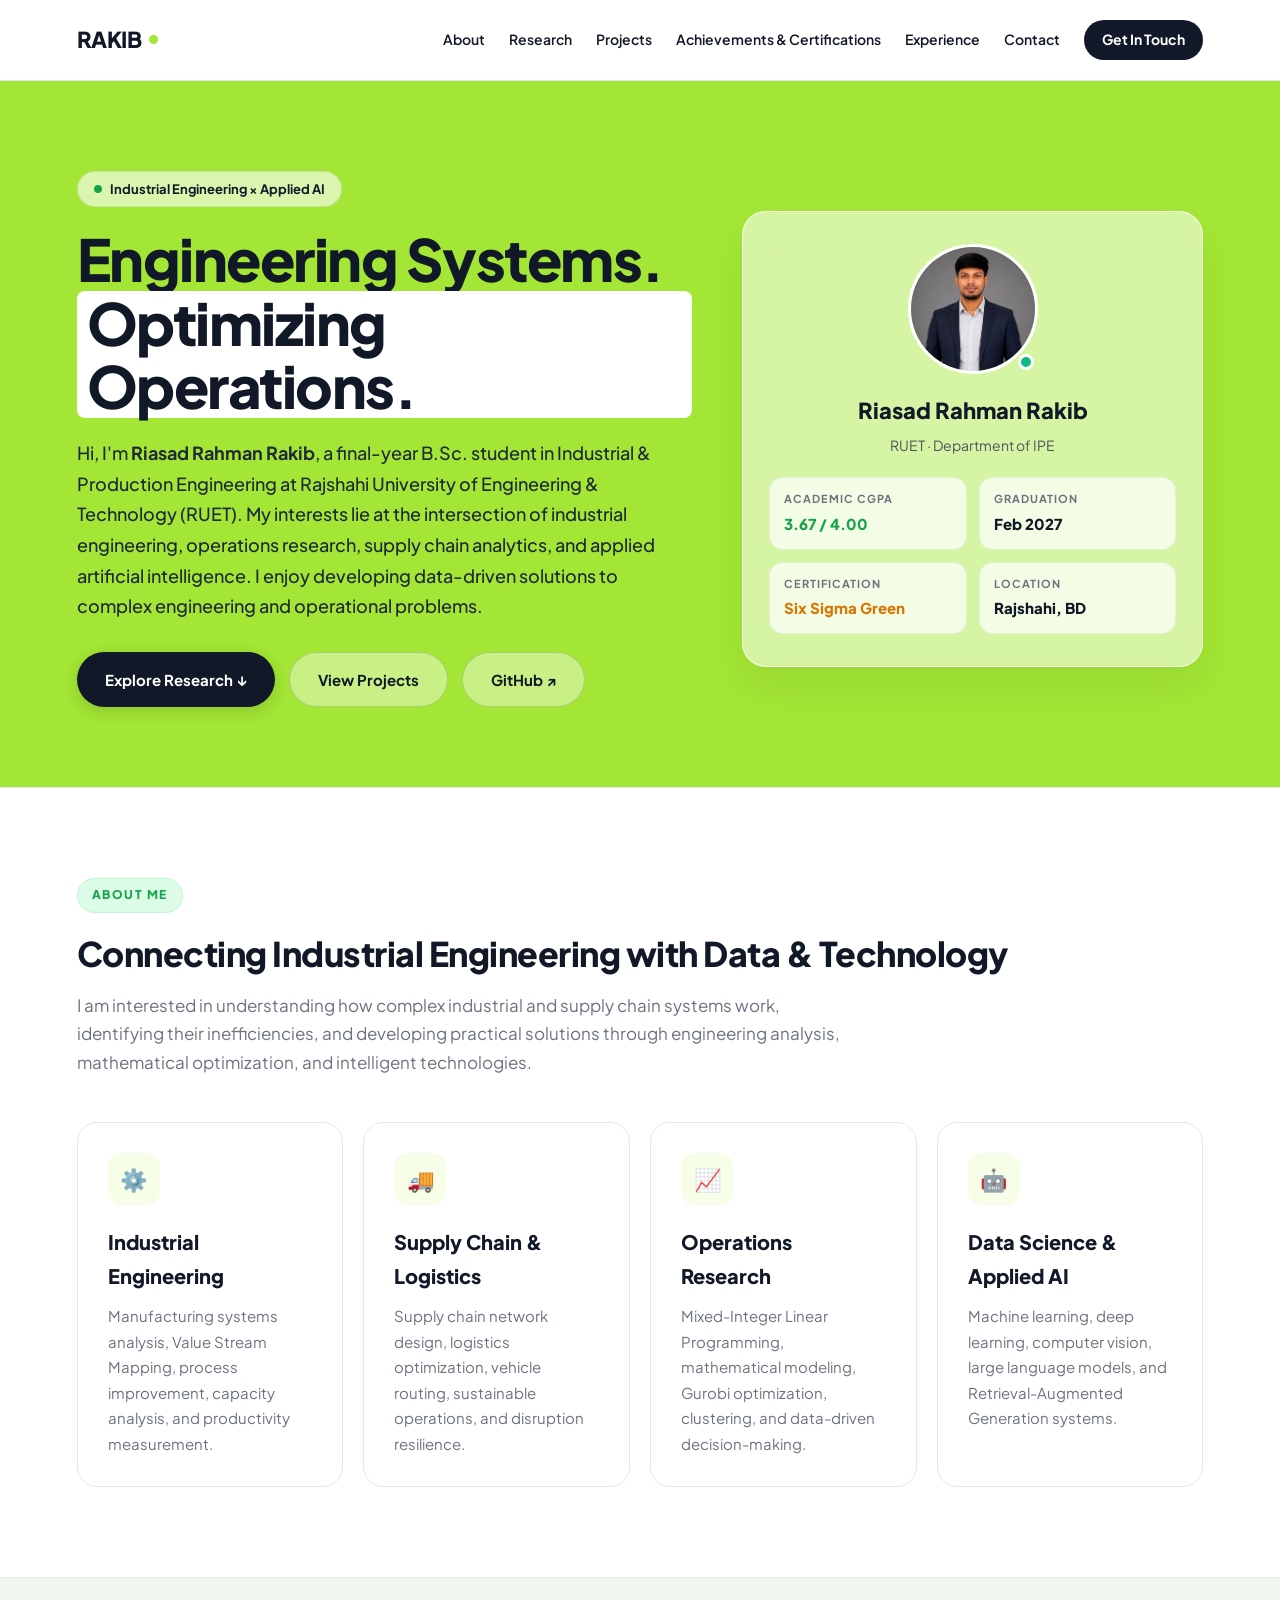
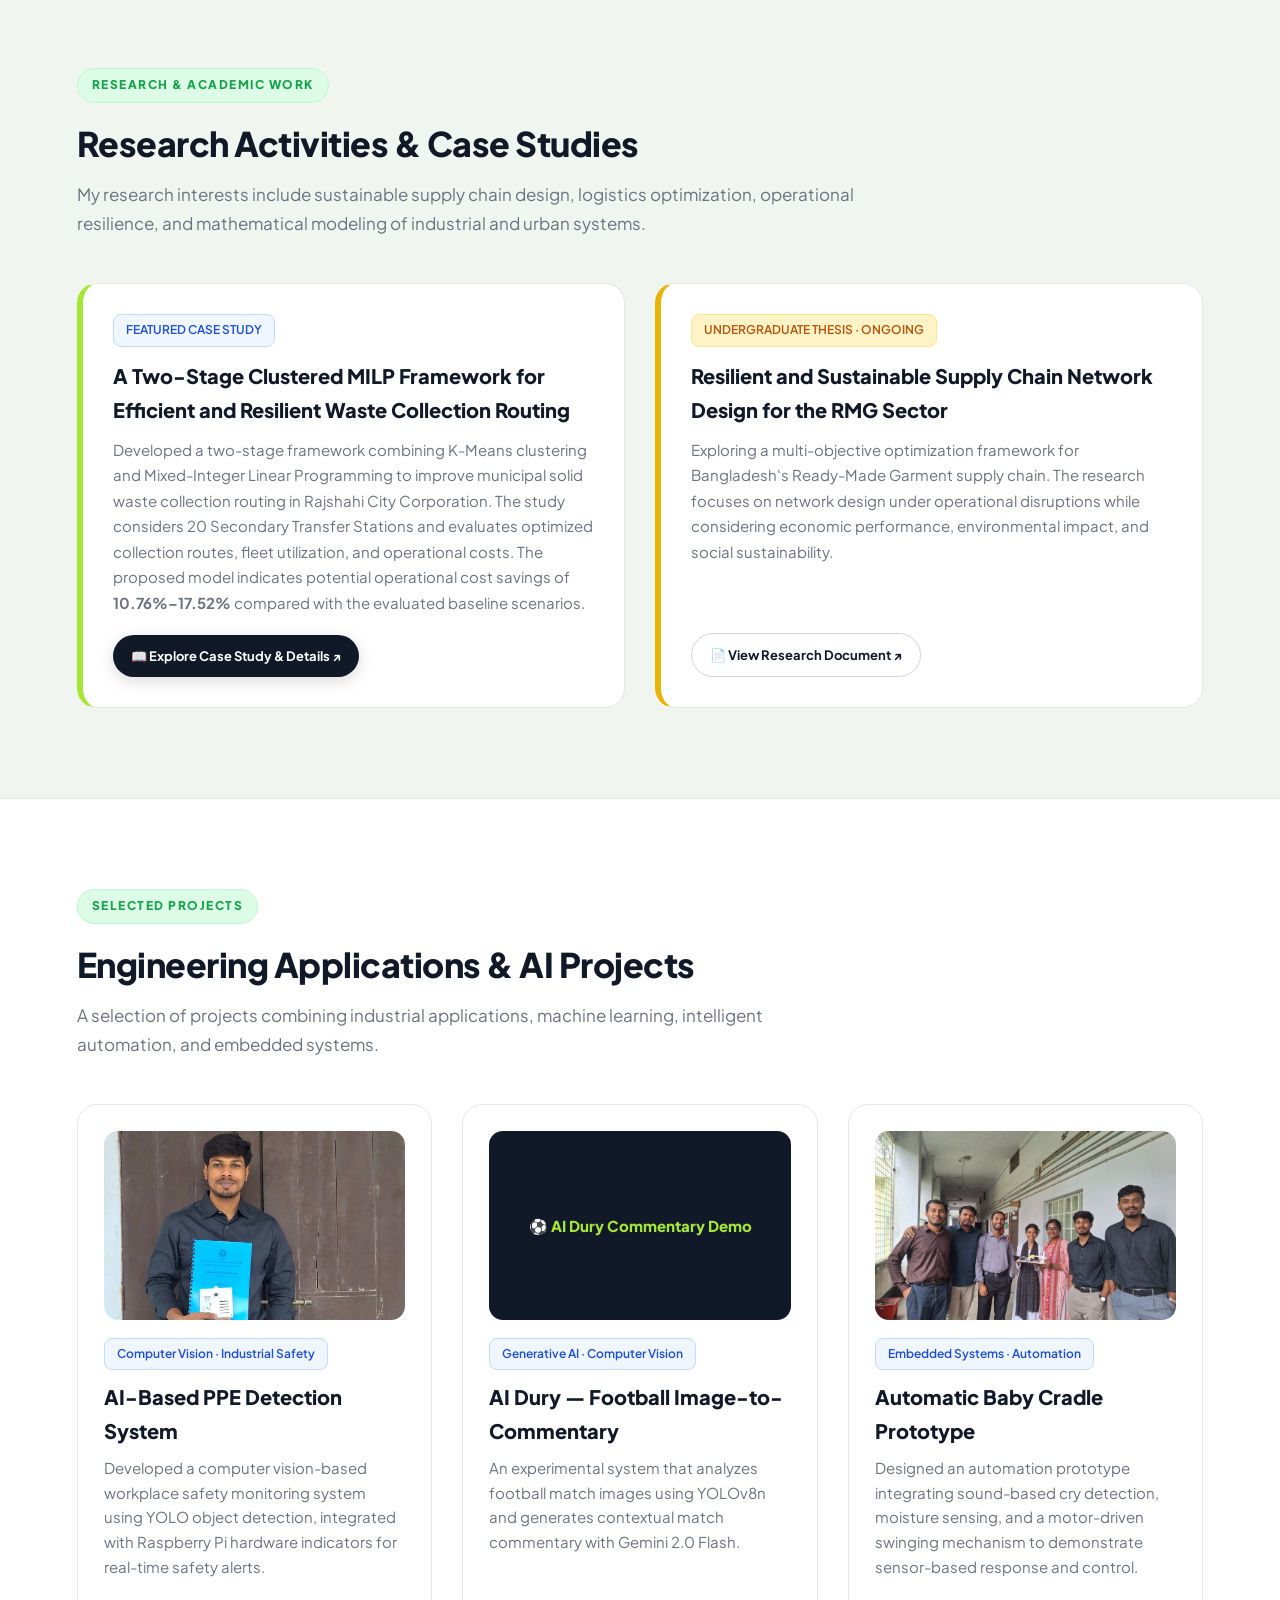
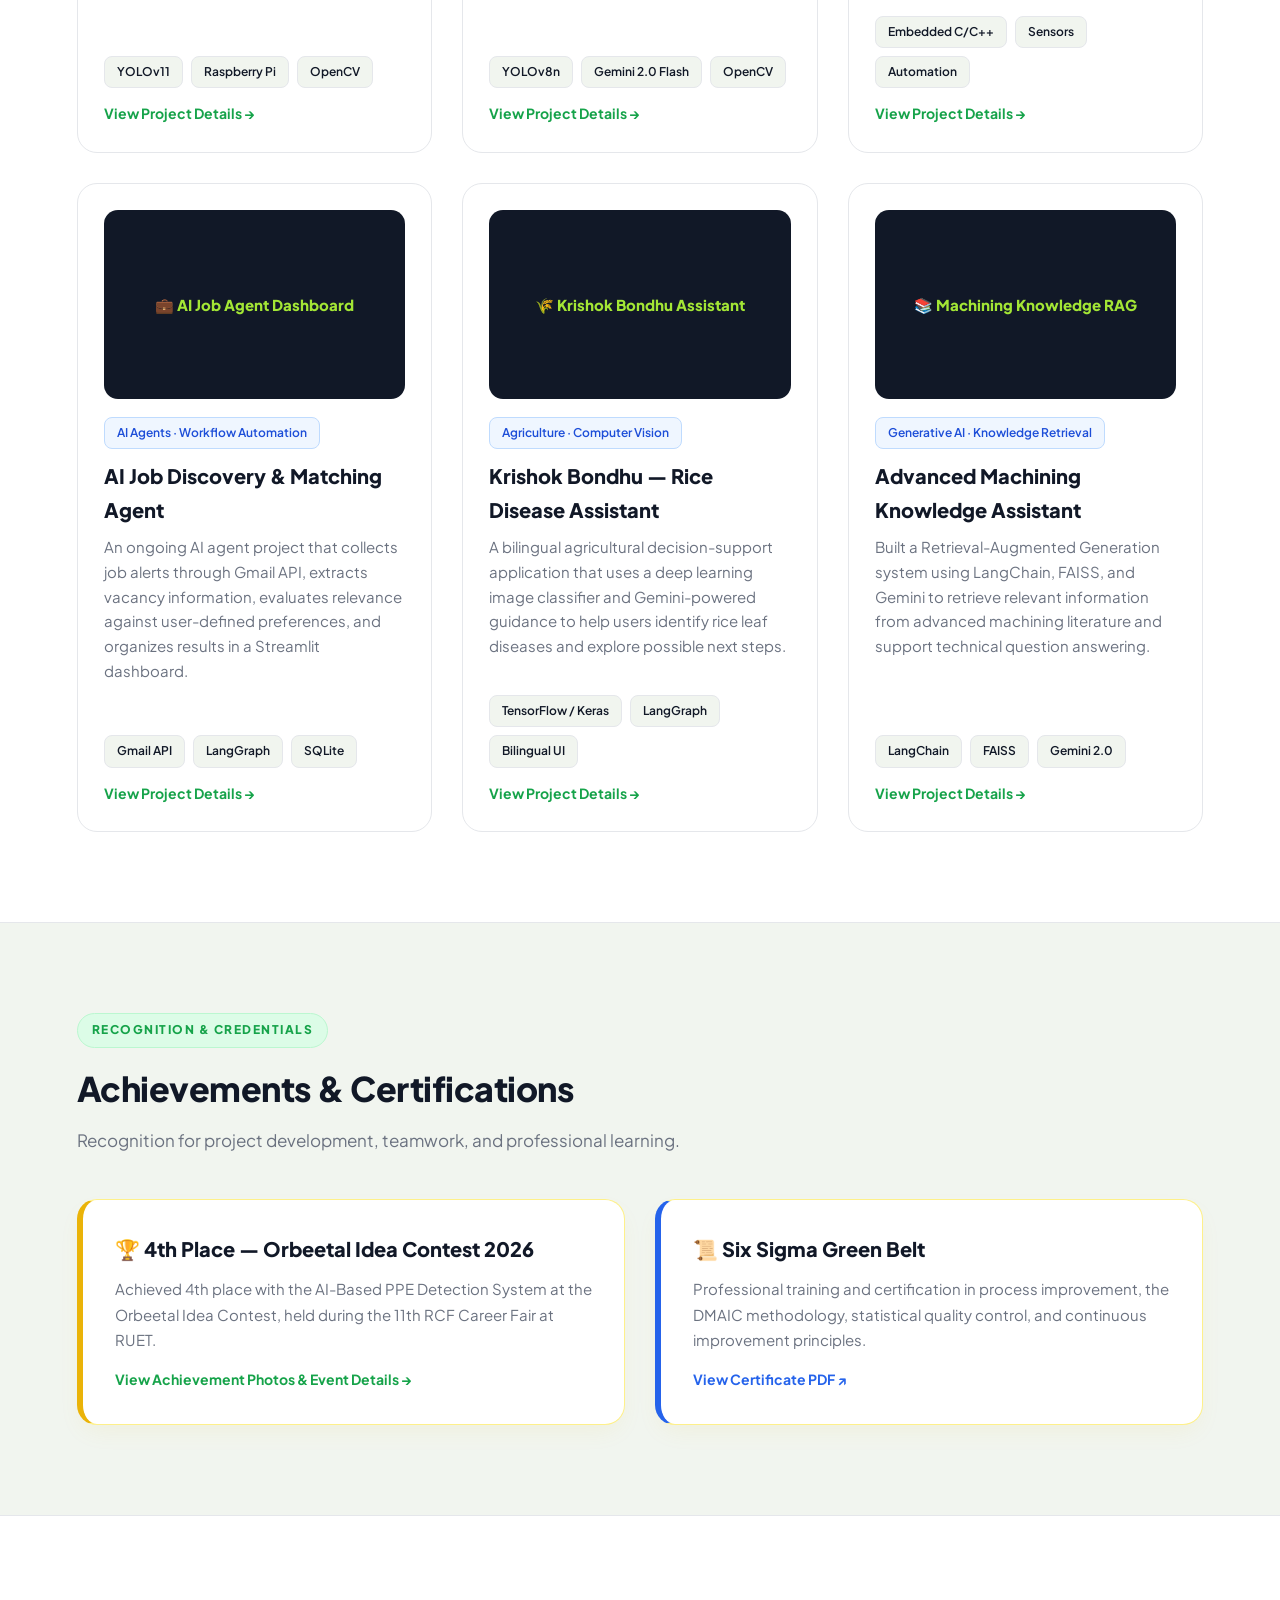
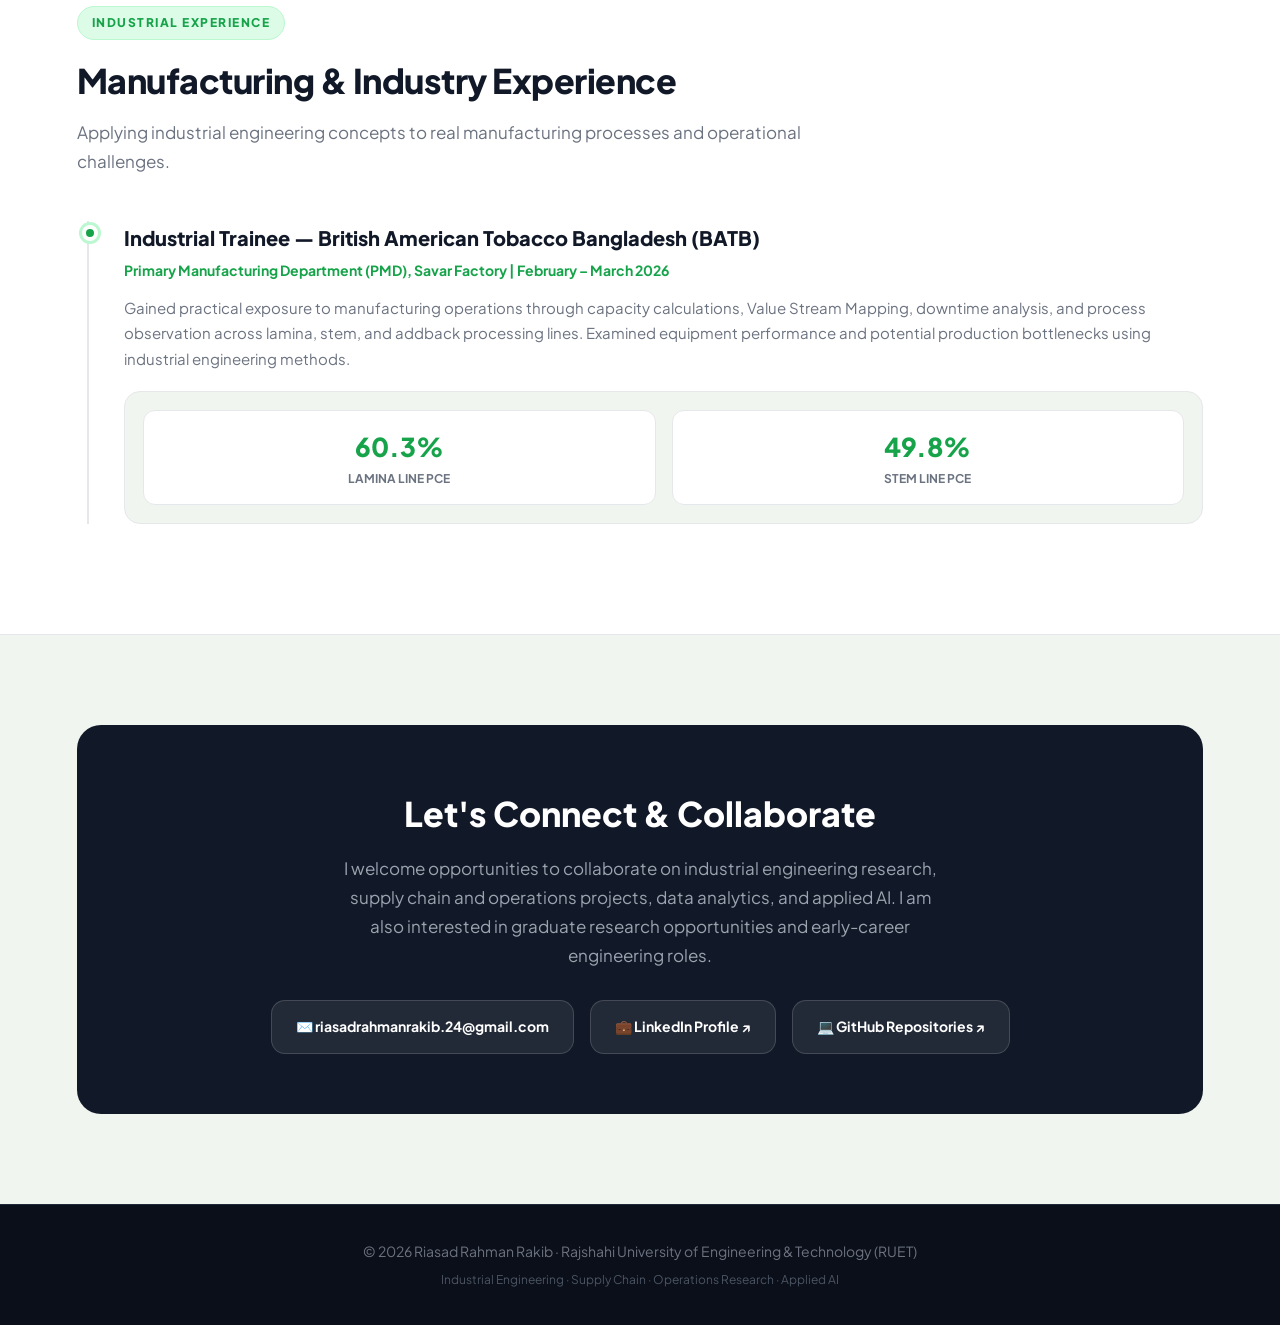
==== index.html @ eac348b4 "Initial commit" ====
<!DOCTYPE html>
<html lang="en">
<head>
    <meta charset="UTF-8">
    <meta name="viewport" content="width=device-width, initial-scale=1.0">
    <title>Riasad Rahman Rakib | Industrial Engineering &amp; Applied AI</title>
    <link rel="preconnect" href="https://fonts.googleapis.com">
    <link href="https://fonts.googleapis.com/css2?family=Plus+Jakarta+Sans:wght@400;500;600;700;800&display=swap" rel="stylesheet">
    <link rel="stylesheet" href="style.css">
</head>
<body>

<div id="rakib-portfolio">
  <!-- NAVIGATION -->
  <nav class="rp-nav">
    <a class="rp-brand" href="#rp-home">RAKIB<span class="dot"></span></a>
    <div class="rp-links">
      <a href="#rp-about">About</a>
      <a href="#rp-research">Research</a>
      <a href="#rp-projects">Projects</a>
      <a href="#rp-achievements">Achievements &amp; Certifications</a>
      <a href="#rp-experience">Experience</a>
      <a href="#rp-contact">Contact</a>
      <a class="rp-cv-btn" href="mailto:riasadrahmanrakib.24@gmail.com">Get In Touch</a>
    </div>
  </nav>

  <!-- HERO SECTION -->
  <header class="rp-hero" id="rp-home">
    <div class="rp-hero-content">
      <div class="rp-hero-badge">
        <span class="pulse-dot"></span> Industrial Engineering × Applied AI
      </div>
      <h1>Engineering Systems. <br><span>Optimizing Operations.</span></h1>
      <p class="lead">
        Hi, I'm <strong>Riasad Rahman Rakib</strong>, a final-year B.Sc. student in Industrial &amp; Production Engineering at Rajshahi University of Engineering &amp; Technology (RUET). My interests lie at the intersection of industrial engineering, operations research, supply chain analytics, and applied artificial intelligence. I enjoy developing data-driven solutions to complex engineering and operational problems.
      </p>
      <div class="rp-btn-group">
        <a class="rp-btn rp-btn-primary" style="color: #FFFFFF !important;" href="#rp-research">Explore Research ↓</a>
        <a class="rp-btn rp-btn-outline" href="#rp-projects">View Projects</a>
        <a class="rp-btn rp-btn-outline" href="https://github.com/R-Rakib" target="_blank" rel="noopener noreferrer">GitHub ↗</a>
      </div>
    </div>

    <!-- PROFILE CARD -->
    <div class="rp-profile-card">
      <div class="rp-avatar-wrapper">
        <img alt="Riasad Rahman Rakib" class="rp-avatar" src="assets/images/profile.jpeg" loading="lazy">
        <div class="rp-status-badge" title="Available for research &amp; engineering opportunities"></div>
      </div>
      <h3 style="color:#111827; font-size:22px; font-weight:800; margin-bottom:4px;">Riasad Rahman Rakib</h3>
      <p style="color:#4B5563; font-size:14px; margin-bottom:18px;">RUET · Department of IPE</p>
      <div class="rp-stats-grid">
        <div class="rp-stat-item">
          <div class="rp-stat-label">ACADEMIC CGPA</div>
          <div class="rp-stat-value" style="color:#16A34A;">3.67 / 4.00</div>
        </div>
        <div class="rp-stat-item">
          <div class="rp-stat-label">GRADUATION</div>
          <div class="rp-stat-value">Feb 2027</div>
        </div>
        <div class="rp-stat-item">
          <div class="rp-stat-label">CERTIFICATION</div>
          <div class="rp-stat-value" style="color:#D97706;">Six Sigma Green</div>
        </div>
        <div class="rp-stat-item">
          <div class="rp-stat-label">LOCATION</div>
          <div class="rp-stat-value">Rajshahi, BD</div>
        </div>
      </div>
    </div>
  </header>

  <!-- ABOUT SECTION -->
  <section class="rp-section" id="rp-about">
    <div class="rp-section-header">
      <span class="rp-section-tag">About Me</span>
      <h2 class="rp-section-title">Connecting Industrial Engineering with Data &amp; Technology</h2>
      <p class="rp-section-subtitle">
        I am interested in understanding how complex industrial and supply chain systems work, identifying their inefficiencies, and developing practical solutions through engineering analysis, mathematical optimization, and intelligent technologies.
      </p>
    </div>
    <div class="rp-grid-4">
      <div class="rp-card">
        <div class="rp-card-icon">⚙️</div>
        <h3>Industrial Engineering</h3>
        <p>Manufacturing systems analysis, Value Stream Mapping, process improvement, capacity analysis, and productivity measurement.</p>
      </div>
      <div class="rp-card">
        <div class="rp-card-icon">🚚</div>
        <h3>Supply Chain &amp; Logistics</h3>
        <p>Supply chain network design, logistics optimization, vehicle routing, sustainable operations, and disruption resilience.</p>
      </div>
      <div class="rp-card">
        <div class="rp-card-icon">📈</div>
        <h3>Operations Research</h3>
        <p>Mixed-Integer Linear Programming, mathematical modeling, Gurobi optimization, clustering, and data-driven decision-making.</p>
      </div>
      <div class="rp-card">
        <div class="rp-card-icon">🤖</div>
        <h3>Data Science &amp; Applied AI</h3>
        <p>Machine learning, deep learning, computer vision, large language models, and Retrieval-Augmented Generation systems.</p>
      </div>
    </div>
  </section>

  <!-- RESEARCH SECTION -->
  <section class="rp-section" id="rp-research" style="background:#F1F5EF;">
    <div class="rp-section-header">
      <span class="rp-section-tag">Research &amp; Academic Work</span>
      <h2 class="rp-section-title">Research Activities &amp; Case Studies</h2>
      <p class="rp-section-subtitle">
        My research interests include sustainable supply chain design, logistics optimization, operational resilience, and mathematical modeling of industrial and urban systems.
      </p>
    </div>

    <div class="rp-grid-2">
      <!-- Case Study Card -->
      <div class="rp-card" style="border-left: 6px solid #A3E635;">
        <span class="rp-chip blue" style="align-self: flex-start;">FEATURED CASE STUDY</span>
        <h3 style="margin-top:12px;">A Two-Stage Clustered MILP Framework for Efficient and Resilient Waste Collection Routing</h3>
        <p>
          Developed a two-stage framework combining K-Means clustering and Mixed-Integer Linear Programming to improve municipal solid waste collection routing in Rajshahi City Corporation. The study considers 20 Secondary Transfer Stations and evaluates optimized collection routes, fleet utilization, and operational costs. The proposed model indicates potential operational cost savings of <strong>10.76%–17.52%</strong> compared with the evaluated baseline scenarios.
        </p>
        <div class="rp-chips" style="margin-top: 20px;">
          <a class="rp-btn rp-btn-primary" style="padding: 10px 18px; font-size: 13px; color: #FFFFFF !important;" href="reserach/case study/index.html">📖 Explore Case Study &amp; Details ↗</a>
        </div>
      </div>

      <!-- Undergraduate Thesis Card -->
      <div class="rp-card" style="border-left: 6px solid #EAB308;">
        <span class="rp-chip amber" style="align-self: flex-start;">UNDERGRADUATE THESIS · ONGOING</span>
        <h3 style="margin-top:12px;">Resilient and Sustainable Supply Chain Network Design for the RMG Sector</h3>
        <p>
          Exploring a multi-objective optimization framework for Bangladesh's Ready-Made Garment supply chain. The research focuses on network design under operational disruptions while considering economic performance, environmental impact, and social sustainability.
        </p>
        <div class="rp-chips" style="margin-top: 20px;">
          <a class="rp-btn rp-btn-outline" style="padding: 10px 18px; font-size: 13px; color: #111827; border-color: #D1D5DB;" href="reserach/case study/Case Study Paper.pdf" target="_blank" rel="noopener noreferrer">📄 View Research Document ↗</a>
        </div>
      </div>
    </div>
  </section>

  <!-- PROJECTS SECTION -->
  <section class="rp-section" id="rp-projects">
    <div class="rp-section-header">
      <span class="rp-section-tag">Selected Projects</span>
      <h2 class="rp-section-title">Engineering Applications &amp; AI Projects</h2>
      <p class="rp-section-subtitle">A selection of projects combining industrial applications, machine learning, intelligent automation, and embedded systems.</p>
    </div>

    <div class="rp-grid-3">
      <!-- Project 1: PPE Detection -->
      <a class="rp-project-showcase" href="project/ai based ppe detection/index.html">
        <img alt="PPE Detection" class="rp-proj-thumb" loading="lazy" src="project/ai based ppe detection/main.jpeg">
        <span class="rp-chip blue" style="align-self: flex-start;">Computer Vision · Industrial Safety</span>
        <h3>AI-Based PPE Detection System</h3>
        <p>Developed a computer vision-based workplace safety monitoring system using YOLO object detection, integrated with Raspberry Pi hardware indicators for real-time safety alerts.</p>
        <div class="rp-chips">
          <span class="rp-chip">YOLOv11</span>
          <span class="rp-chip">Raspberry Pi</span>
          <span class="rp-chip">OpenCV</span>
        </div>
        <div class="rp-proj-link">View Project Details →</div>
      </a>

      <!-- Project 2: AI Dury -->
      <a class="rp-project-showcase" href="project/ai commnetry/index.html">
        <div class="rp-proj-placeholder">⚽ AI Dury Commentary Demo</div>
        <span class="rp-chip blue" style="align-self: flex-start;">Generative AI · Computer Vision</span>
        <h3>AI Dury — Football Image-to-Commentary</h3>
        <p>An experimental system that analyzes football match images using YOLOv8n and generates contextual match commentary with Gemini 2.0 Flash.</p>
        <div class="rp-chips">
          <span class="rp-chip">YOLOv8n</span>
          <span class="rp-chip">Gemini 2.0 Flash</span>
          <span class="rp-chip">OpenCV</span>
        </div>
        <div class="rp-proj-link">View Project Details →</div>
      </a>

      <!-- Project 3: Automatic Cradle -->
      <a class="rp-project-showcase" href="project/automatic cradle/index.html">
        <img alt="Automatic Baby Cradle" class="rp-proj-thumb" loading="lazy" src="project/automatic cradle/main.jpeg">
        <span class="rp-chip blue" style="align-self: flex-start;">Embedded Systems · Automation</span>
        <h3>Automatic Baby Cradle Prototype</h3>
        <p>Designed an automation prototype integrating sound-based cry detection, moisture sensing, and a motor-driven swinging mechanism to demonstrate sensor-based response and control.</p>
        <div class="rp-chips">
          <span class="rp-chip">Embedded C/C++</span>
          <span class="rp-chip">Sensors</span>
          <span class="rp-chip">Automation</span>
        </div>
        <div class="rp-proj-link">View Project Details →</div>
      </a>

      <!-- Project 4: Job Assistant -->
      <a class="rp-project-showcase" href="project/job assistant/index.html">
        <div class="rp-proj-placeholder">💼 AI Job Agent Dashboard</div>
        <span class="rp-chip blue" style="align-self: flex-start;">AI Agents · Workflow Automation</span>
        <h3>AI Job Discovery &amp; Matching Agent</h3>
        <p>An ongoing AI agent project that collects job alerts through Gmail API, extracts vacancy information, evaluates relevance against user-defined preferences, and organizes results in a Streamlit dashboard.</p>
        <div class="rp-chips">
          <span class="rp-chip">Gmail API</span>
          <span class="rp-chip">LangGraph</span>
          <span class="rp-chip">SQLite</span>
        </div>
        <div class="rp-proj-link">View Project Details →</div>
      </a>

      <!-- Project 5: Krishok Bondhu -->
      <a class="rp-project-showcase" href="project/krishok bondhu/index.html">
        <div class="rp-proj-placeholder">🌾 Krishok Bondhu Assistant</div>
        <span class="rp-chip blue" style="align-self: flex-start;">Agriculture · Computer Vision</span>
        <h3>Krishok Bondhu — Rice Disease Assistant</h3>
        <p>A bilingual agricultural decision-support application that uses a deep learning image classifier and Gemini-powered guidance to help users identify rice leaf diseases and explore possible next steps.</p>
        <div class="rp-chips">
          <span class="rp-chip">TensorFlow / Keras</span>
          <span class="rp-chip">LangGraph</span>
          <span class="rp-chip">Bilingual UI</span>
        </div>
        <div class="rp-proj-link">View Project Details →</div>
      </a>

      <!-- Project 6: Machining RAG -->
      <a class="rp-project-showcase" href="project/rag machining/index.html">
        <div class="rp-proj-placeholder">📚 Machining Knowledge RAG</div>
        <span class="rp-chip blue" style="align-self: flex-start;">Generative AI · Knowledge Retrieval</span>
        <h3>Advanced Machining Knowledge Assistant</h3>
        <p>Built a Retrieval-Augmented Generation system using LangChain, FAISS, and Gemini to retrieve relevant information from advanced machining literature and support technical question answering.</p>
        <div class="rp-chips">
          <span class="rp-chip">LangChain</span>
          <span class="rp-chip">FAISS</span>
          <span class="rp-chip">Gemini 2.0</span>
        </div>
        <div class="rp-proj-link">View Project Details →</div>
      </a>
    </div>
  </section>

  <!-- ACHIEVEMENTS & CERTIFICATIONS -->
  <section class="rp-section" id="rp-achievements" style="background:#F1F5EF;">
    <div class="rp-section-header">
      <span class="rp-section-tag">Recognition &amp; Credentials</span>
      <h2 class="rp-section-title">Achievements &amp; Certifications</h2>
      <p class="rp-section-subtitle">Recognition for project development, teamwork, and professional learning.</p>
    </div>

    <div class="rp-grid-2">
      <a class="rp-achievement-card" href="acheivement/index.html">
        <h3>🏆 4th Place — Orbeetal Idea Contest 2026</h3>
        <p>Achieved 4th place with the AI-Based PPE Detection System at the Orbeetal Idea Contest, held during the 11th RCF Career Fair at RUET.</p>
        <div style="margin-top: 15px; font-weight: 700; color: #16A34A; font-size: 14px;">View Achievement Photos &amp; Event Details →</div>
      </a>
      
      <a class="rp-achievement-card" href="certification/Six Sigma Green Belt/Green Belt.pdf" target="_blank" rel="noopener noreferrer" style="border-left-color: #2563EB;">
        <h3>📜 Six Sigma Green Belt</h3>
        <p>Professional training and certification in process improvement, the DMAIC methodology, statistical quality control, and continuous improvement principles.</p>
        <div style="margin-top: 15px; font-weight: 700; color: #2563EB; font-size: 14px;">View Certificate PDF ↗</div>
      </a>
    </div>
  </section>

  <!-- EXPERIENCE SECTION -->
  <section class="rp-section" id="rp-experience">
    <div class="rp-section-header">
      <span class="rp-section-tag">Industrial Experience</span>
      <h2 class="rp-section-title">Manufacturing &amp; Industry Experience</h2>
      <p class="rp-section-subtitle">Applying industrial engineering concepts to real manufacturing processes and operational challenges.</p>
    </div>
    <div class="rp-timeline">
      <div class="rp-timeline-item">
        <div class="rp-timeline-dot"></div>
        <div class="rp-timeline-role">Industrial Trainee — British American Tobacco Bangladesh (BATB)</div>
        <div class="rp-timeline-meta">Primary Manufacturing Department (PMD), Savar Factory | February – March 2026</div>
        <p style="color: var(--text-muted); font-size: 15px;">
          Gained practical exposure to manufacturing operations through capacity calculations, Value Stream Mapping, downtime analysis, and process observation across lamina, stem, and addback processing lines. Examined equipment performance and potential production bottlenecks using industrial engineering methods.
        </p>
        <div class="rp-pce-comparison">
          <div class="rp-pce-card">
            <div class="rp-pce-value">60.3%</div>
            <div style="font-size:12px; color:var(--text-muted); font-weight:700;">LAMINA LINE PCE</div>
          </div>
          <div class="rp-pce-card">
            <div class="rp-pce-value" style="color:#16A34A;">49.8%</div>
            <div style="font-size:12px; color:var(--text-muted); font-weight:700;">STEM LINE PCE</div>
          </div>
        </div>
      </div>
    </div>
  </section>

  <!-- CONTACT SECTION -->
  <section class="rp-section" id="rp-contact" style="background:#F1F5EF;">
    <div class="rp-contact-card">
      <h2>Let's Connect &amp; Collaborate</h2>
      <p>
        I welcome opportunities to collaborate on industrial engineering research, supply chain and operations projects, data analytics, and applied AI. I am also interested in graduate research opportunities and early-career engineering roles.
      </p>
      <div class="rp-contact-links">
        <a class="rp-contact-item" href="mailto:riasadrahmanrakib.24@gmail.com">✉️ riasadrahmanrakib.24@gmail.com</a>
        <a class="rp-contact-item" href="https://linkedin.com/in/riasad-rahman-rakib" target="_blank" rel="noopener noreferrer">💼 LinkedIn Profile ↗</a>
        <a class="rp-contact-item" href="https://github.com/R-Rakib" target="_blank" rel="noopener noreferrer">💻 GitHub Repositories ↗</a>
      </div>
    </div>
  </section>

  <!-- FOOTER -->
  <footer class="rp-footer">
    <p>© 2026 Riasad Rahman Rakib · Rajshahi University of Engineering &amp; Technology (RUET)</p>
    <p style="margin-top: 6px; font-size: 12px; color: #4B5563;">Industrial Engineering · Supply Chain · Operations Research · Applied AI</p>
  </footer>
</div>

</body>
</html>
---- style.css ----
:root {
  --bg-color: #F8FAF7;
  --surface-color: #FFFFFF;
  --surface-alt: #F1F5EF;
  --text-main: #111827;
  --text-muted: #6B7280;
  --accent-green: #A3E635; /* Vibrant Lime Green from reference */
  --accent-green-dark: #65A30D;
  --border-color: #E5E7EB;
  --card-shadow: 0 10px 30px -5px rgba(0, 0, 0, 0.05);
}

* { box-sizing: border-box; margin: 0; padding: 0; }
html { scroll-behavior: smooth; }

body {
  background-color: var(--bg-color);
  color: var(--text-main);
  font-family: 'Plus Jakarta Sans', -apple-system, BlinkMacSystemFont, sans-serif;
  font-size: 16px;
  line-height: 1.7;
}

#rakib-portfolio {
  max-width: 1280px;
  margin: 0 auto;
  background: var(--surface-color);
  box-shadow: 0 20px 40px rgba(0, 0, 0, 0.04);
  overflow: hidden;
}

#rakib-portfolio a { color: var(--text-main); text-decoration: none; transition: all 0.2s ease; }
#rakib-portfolio a:hover { color: var(--accent-green-dark); }

/* NAVIGATION */
.rp-nav {
  padding: 20px 6%;
  display: flex;
  justify-content: space-between;
  align-items: center;
  background: rgba(255, 255, 255, 0.9);
  backdrop-filter: blur(12px);
  border-bottom: 1px solid var(--border-color);
  position: sticky;
  top: 0;
  z-index: 1000;
}
.rp-brand {
  font-size: 22px;
  font-weight: 800;
  color: var(--text-main);
  letter-spacing: -0.5px;
  display: flex;
  align-items: center;
  gap: 8px;
}
.rp-brand span.dot {
  width: 9px;
  height: 9px;
  background: #A3E635;
  border-radius: 50%;
  display: inline-block;
}
.rp-links {
  display: flex;
  align-items: center;
  gap: 24px;
  font-size: 14px;
  font-weight: 600;
}
.rp-links a { color: var(--text-muted); }
.rp-links a:hover { color: var(--text-main); text-decoration: none; }
.rp-cv-btn {
  padding: 8px 18px;
  background: var(--text-main) !important;
  color: #FFFFFF !important;
  border-radius: 30px;
  font-weight: 700;
  transition: all 0.2s ease;
}
.rp-cv-btn:hover {
  background: #A3E635 !important;
  color: #111827 !important;
}

/* HERO SECTION (Lime Green Theme) */
.rp-hero {
  padding: 90px 6% 80px;
  background: var(--accent-green);
  color: var(--text-main);
  display: grid;
  grid-template-columns: 1.2fr 0.9fr;
  gap: 50px;
  align-items: center;
  position: relative;
  overflow: hidden;
}
.rp-hero-badge {
  display: inline-flex;
  align-items: center;
  gap: 8px;
  background: rgba(255, 255, 255, 0.6);
  border: 1px solid rgba(0, 0, 0, 0.08);
  color: var(--text-main);
  padding: 6px 16px;
  border-radius: 30px;
  font-size: 13px;
  font-weight: 700;
  margin-bottom: 20px;
}
.pulse-dot {
  width: 8px;
  height: 8px;
  background: #16A34A;
  border-radius: 50%;
  display: inline-block;
}
.rp-hero h1 {
  font-size: clamp(40px, 5vw, 58px);
  line-height: 1.1;
  margin-bottom: 20px;
  font-weight: 800;
  letter-spacing: -1.5px;
  color: var(--text-main);
}
.rp-hero h1 span {
  background: #FFFFFF;
  padding: 0 10px;
  border-radius: 8px;
  display: inline-block;
}
.rp-hero p.lead {
  color: #1F2937;
  font-size: 18px;
  line-height: 1.7;
  margin-bottom: 30px;
  font-weight: 500;
}
.rp-btn-group { display: flex; gap: 14px; flex-wrap: wrap; }
.rp-btn {
  padding: 14px 28px;
  border-radius: 30px;
  font-weight: 700;
  font-size: 15px;
  display: inline-flex;
  align-items: center;
  gap: 8px;
  cursor: pointer;
  transition: all 0.25s ease;
  text-decoration: none;
}
.rp-btn-primary {
  background: var(--text-main) !important;
  color: #FFFFFF !important;
  border: none;
  box-shadow: 0 4px 16px rgba(0, 0, 0, 0.15);
}
.rp-btn-primary:hover {
  background: #374151 !important;
  color: #FFFFFF !important;
  transform: translateY(-2px);
  text-decoration: none;
}
.rp-btn-outline {
  background: rgba(255, 255, 255, 0.4);
  color: var(--text-main);
  border: 1px solid rgba(0, 0, 0, 0.15);
}
.rp-btn-outline:hover {
  background: rgba(255, 255, 255, 0.8);
  transform: translateY(-2px);
  text-decoration: none;
  color: var(--text-main);
}

/* PROFILE CARD */
.rp-profile-card {
  background: rgba(255, 255, 255, 0.55);
  backdrop-filter: blur(16px);
  border: 1px solid rgba(255, 255, 255, 0.8);
  border-radius: 24px;
  padding: 32px 26px;
  text-align: center;
  box-shadow: 0 20px 40px rgba(0, 0, 0, 0.06);
}
.rp-avatar-wrapper {
  position: relative;
  width: 130px;
  height: 130px;
  margin: 0 auto 18px;
}
.rp-avatar {
  width: 100%;
  height: 100%;
  border-radius: 50%;
  object-fit: cover;
  border: 3px solid #FFFFFF;
}
.rp-status-badge {
  position: absolute;
  bottom: 4px; right: 4px;
  background: #10B981;
  width: 16px; height: 16px;
  border-radius: 50%;
  border: 3px solid #FFFFFF;
}
.rp-stats-grid {
  display: grid;
  grid-template-columns: repeat(2, 1fr);
  gap: 12px;
  margin-top: 20px;
  text-align: left;
}
.rp-stat-item {
  background: rgba(255, 255, 255, 0.7);
  border: 1px solid rgba(0, 0, 0, 0.05);
  padding: 12px 14px;
  border-radius: 14px;
}
.rp-stat-label { font-size: 11px; color: var(--text-muted); text-transform: uppercase; letter-spacing: 1px; font-weight: 700; }
.rp-stat-value { font-size: 15px; color: var(--text-main); font-weight: 800; margin-top: 2px; }

/* SECTIONS & CARDS */
.rp-section { padding: 90px 6%; border-top: 1px solid var(--border-color); }
.rp-section-header { margin-bottom: 45px; }
.rp-section-tag {
  color: #16A34A;
  background: #DCFCE7;
  border: 1px solid #BBF7D0;
  padding: 6px 14px;
  border-radius: 20px;
  font-size: 12px;
  font-weight: 800;
  text-transform: uppercase;
  letter-spacing: 1.5px;
  display: inline-block;
  margin-bottom: 12px;
}
.rp-section-title { font-size: 34px; color: var(--text-main); font-weight: 800; letter-spacing: -0.5px; }
.rp-section-subtitle { color: var(--text-muted); font-size: 17px; max-width: 780px; margin-top: 8px; }

.rp-grid-2 { display: grid; grid-template-columns: repeat(2, minmax(0, 1fr)); gap: 30px; }
.rp-grid-3 { display: grid; grid-template-columns: repeat(3, minmax(0, 1fr)); gap: 30px; }
.rp-grid-4 { display: grid; grid-template-columns: repeat(4, minmax(0, 1fr)); gap: 20px; }

.rp-card {
  background: var(--surface-color);
  border: 1px solid var(--border-color);
  border-radius: 20px;
  padding: 30px;
  transition: all 0.3s ease;
  position: relative;
  display: flex;
  flex-direction: column;
}
.rp-card:hover {
  transform: translateY(-5px);
  border-color: #A3E635;
  box-shadow: var(--card-shadow);
}
.rp-card-icon {
  width: 52px; height: 52px;
  background: #F7FEE7;
  color: #4D7C0F;
  border-radius: 14px;
  display: flex; align-items: center; justify-content: center;
  font-size: 22px; margin-bottom: 20px;
  font-weight: 800;
}
.rp-card h3 { font-size: 20px; color: var(--text-main); font-weight: 800; margin-bottom: 10px; }
.rp-card p { color: var(--text-muted); font-size: 15px; line-height: 1.7; flex-grow: 1; }

.rp-chips { display: flex; flex-wrap: wrap; gap: 8px; margin-top: 20px; }
.rp-chip {
  font-size: 12px;
  background: var(--surface-alt);
  color: var(--text-main);
  border: 1px solid var(--border-color);
  padding: 5px 12px;
  border-radius: 8px;
  font-weight: 600;
}
.rp-chip.blue { background: #EFF6FF; color: #1D4ED8; border-color: #BFDBFE; }
.rp-chip.amber { background: #FEF3C7; color: #B45309; border-color: #FDE68A; }

/* PROJECT SHOWCASE CARDS */
.rp-project-showcase {
  background: var(--surface-color);
  border: 1px solid var(--border-color);
  border-radius: 20px;
  padding: 26px;
  transition: all 0.3s ease;
  display: flex;
  flex-direction: column;
  cursor: pointer;
  position: relative;
  text-decoration: none;
  color: inherit;
}
.rp-project-showcase:hover {
  transform: translateY(-5px);
  box-shadow: var(--card-shadow);
  border-color: #A3E635;
}
.rp-proj-thumb {
  width: 100%;
  aspect-ratio: 16 / 10;
  object-fit: cover;
  border-radius: 14px;
  background: var(--surface-alt);
  margin-bottom: 18px;
}
.rp-proj-placeholder {
  background: #111827;
  border-radius: 14px;
  display: flex;
  align-items: center;
  justify-content: center;
  aspect-ratio: 16 / 10;
  margin-bottom: 18px;
  color: #A3E635;
  font-weight: 800;
  font-size: 15px;
}
.rp-project-showcase h3 { font-size: 20px; color: var(--text-main); font-weight: 800; margin-top: 10px; }
.rp-project-showcase p { color: var(--text-muted); font-size: 15px; line-height: 1.65; flex-grow: 1; margin-top: 8px; margin-bottom: 16px; }
.rp-proj-link { margin-top: 14px; font-weight: 700; color: #16A34A; font-size: 14px; }

/* ACHIEVEMENTS */
.rp-achievement-card {
  background: var(--surface-color);
  border: 1px solid #FEF08A;
  border-left: 6px solid #EAB308;
  border-radius: 20px;
  padding: 32px;
  box-shadow: 0 10px 25px -5px rgba(234, 179, 8, 0.08);
  transition: all 0.3s ease;
  display: block;
  text-decoration: none;
  color: inherit;
}
.rp-achievement-card:hover {
  transform: translateY(-4px);
  box-shadow: 0 15px 30px rgba(234, 179, 8, 0.15);
}
.rp-achievement-card h3 { font-size: 20px; color: var(--text-main); font-weight: 800; margin-bottom: 10px; }
.rp-achievement-card p { color: var(--text-muted); font-size: 15px; margin: 0; line-height: 1.7; }

/* EXPERIENCE TIMELINE */
.rp-timeline {
  border-left: 2px solid var(--border-color);
  padding-left: 35px;
  margin-left: 10px;
}
.rp-timeline-item { position: relative; margin-bottom: 45px; }
.rp-timeline-item:last-child { margin-bottom: 0; }
.rp-timeline-dot {
  position: absolute;
  left: -42px; top: 4px;
  width: 16px; height: 16px;
  border-radius: 50%;
  background: #16A34A;
  border: 4px solid var(--surface-color);
  box-shadow: 0 0 0 3px #BBF7D0;
}
.rp-timeline-role { font-size: 20px; color: var(--text-main); font-weight: 800; }
.rp-timeline-meta { font-size: 14px; color: #16A34A; font-weight: 700; margin: 4px 0 12px; }
.rp-pce-comparison {
  display: grid;
  grid-template-columns: repeat(2, 1fr);
  gap: 16px;
  margin: 20px 0;
  background: var(--surface-alt);
  padding: 18px;
  border-radius: 16px;
  border: 1px solid var(--border-color);
}
.rp-pce-card { text-align: center; padding: 14px; background: var(--surface-color); border-radius: 12px; border: 1px solid var(--border-color); }
.rp-pce-value { font-size: 26px; font-weight: 800; color: #16A34A; }

/* CONTACT & FOOTER */
.rp-contact-card {
  background: #111827;
  color: #FFFFFF;
  border-radius: 24px;
  padding: 60px 6%;
  text-align: center;
}
.rp-contact-card h2 { color: #FFFFFF; font-size: 34px; font-weight: 800; margin-bottom: 12px; }
.rp-contact-card p { color: #9CA3AF; font-size: 17px; max-width: 600px; margin: 0 auto 30px; }
.rp-contact-links {
  display: flex;
  justify-content: center;
  flex-wrap: wrap;
  gap: 16px;
  margin-top: 25px;
}
.rp-contact-item {
  display: flex;
  align-items: center;
  gap: 10px;
  background: rgba(255, 255, 255, 0.08);
  border: 1px solid rgba(255, 255, 255, 0.15);
  padding: 14px 24px;
  border-radius: 14px;
  color: #FFFFFF !important;
  font-weight: 700;
  font-size: 14px;
}
.rp-contact-item:hover {
  background: #A3E635;
  color: #111827 !important;
  border-color: #A3E635;
  text-decoration: none;
}
.rp-footer {
  padding: 35px 6%;
  text-align: center;
  background: #0B0F19;
  color: #6B7280;
  font-size: 14px;
  border-top: 1px solid #1F2937;
}

/* STANDARDIZED MEDIA STYLING */
.rp-standard-img {
  width: 100%;
  max-width: 720px;
  height: 380px;
  object-fit: cover;
  border-radius: 16px;
  border: 1px solid var(--border-color);
  display: block;
  margin: 0 auto 20px auto;
  box-shadow: 0 4px 12px rgba(0, 0, 0, 0.05);
}

.rp-standard-video {
  width: 100%;
  max-width: 720px;
  height: 400px;
  object-fit: cover;
  border-radius: 16px;
  border: 1px solid var(--border-color);
  display: block;
  margin: 0 auto 20px auto;
  background-color: #000000;
  box-shadow: 0 4px 12px rgba(0, 0, 0, 0.05);
}

.rp-gallery-grid {
  display: grid;
  grid-template-columns: repeat(2, minmax(0, 1fr));
  gap: 20px;
  margin-bottom: 20px;
}

.rp-gallery-img {
  width: 100%;
  height: 280px;
  object-fit: cover;
  border-radius: 16px;
  border: 1px solid var(--border-color);
  box-shadow: 0 4px 12px rgba(0, 0, 0, 0.05);
}

@media (max-width: 992px) {
  .rp-hero { grid-template-columns: 1fr; gap: 40px; text-align: center; }
  .rp-btn-group { justify-content: center; }
  .rp-grid-2, .rp-grid-3, .rp-grid-4 { grid-template-columns: 1fr; }
}

@media (max-width: 768px) {
  .rp-nav { flex-direction: column; gap: 15px; }
  .rp-links { flex-wrap: wrap; justify-content: center; gap: 14px; }
  .rp-pce-comparison { grid-template-columns: 1fr; }
  .rp-gallery-grid { grid-template-columns: 1fr; }
  .rp-standard-img, .rp-standard-video { height: 260px; }
  .rp-gallery-img { height: 220px; }
}
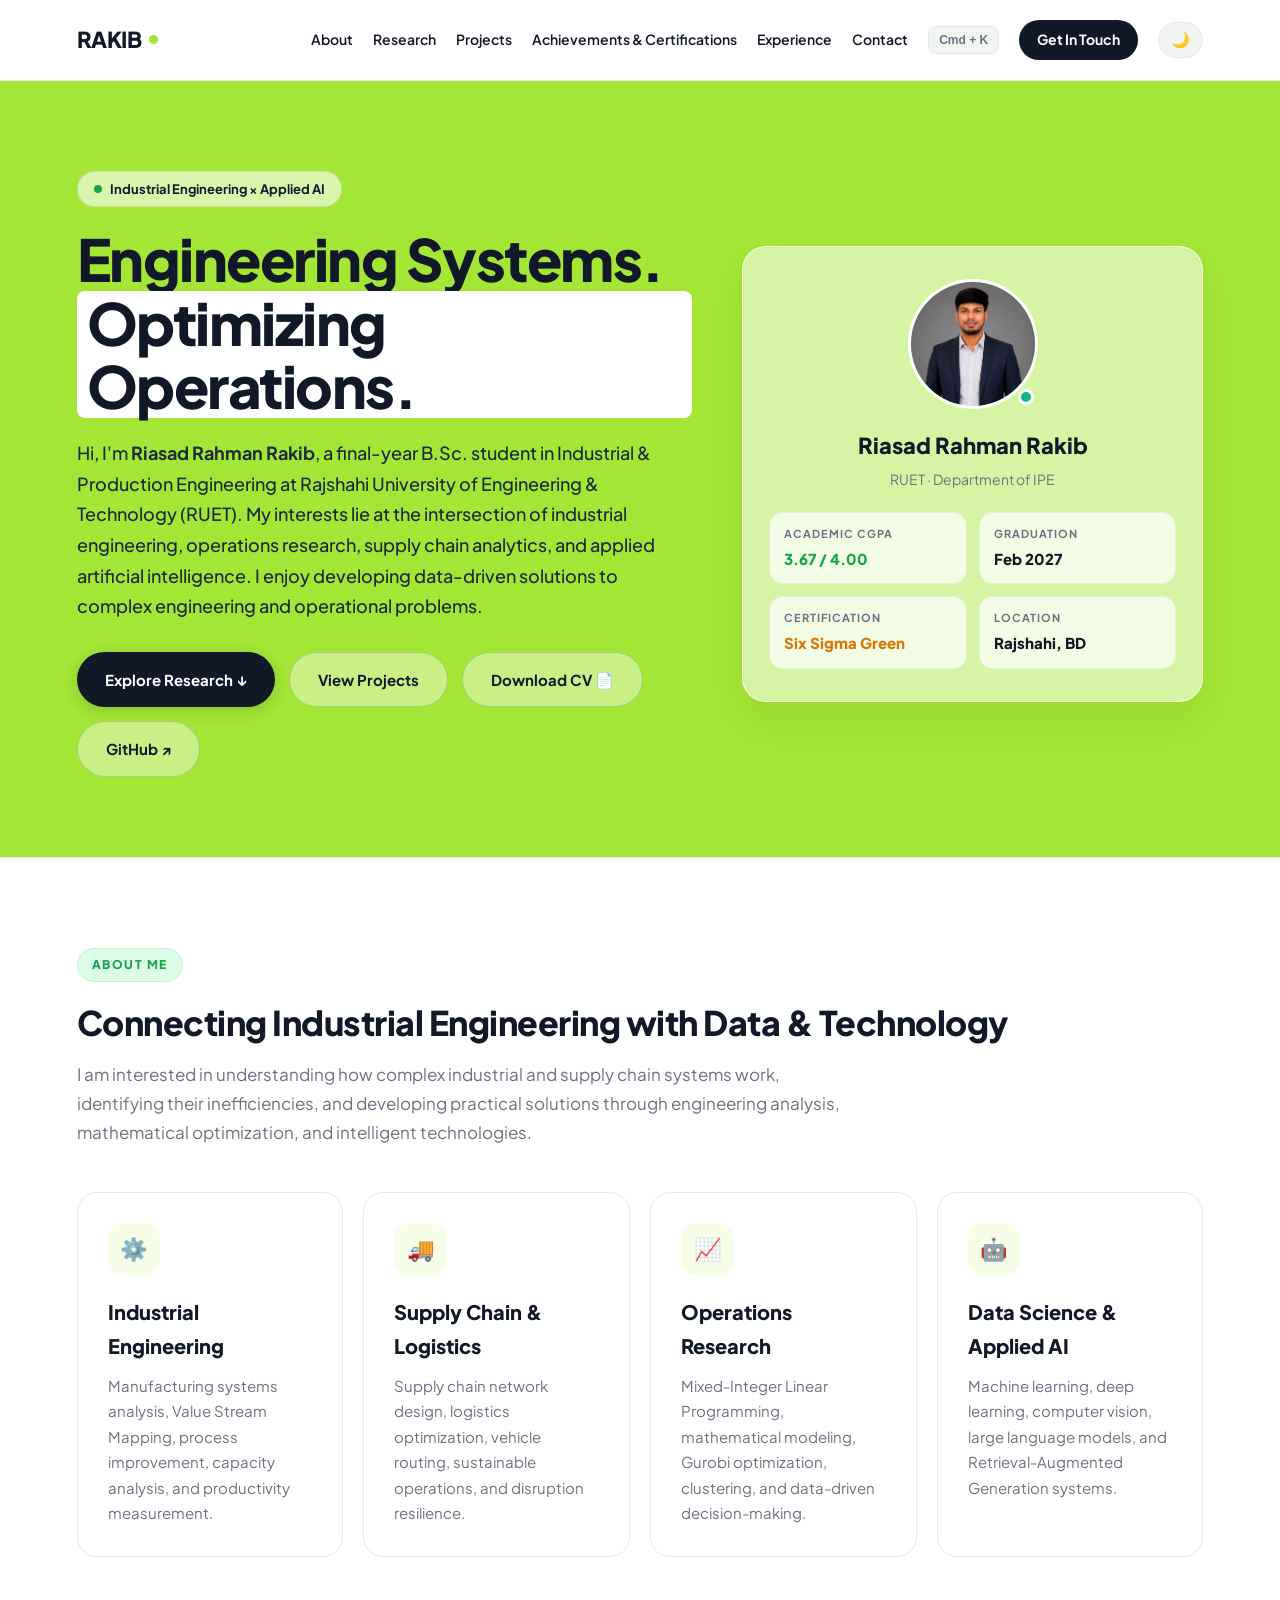
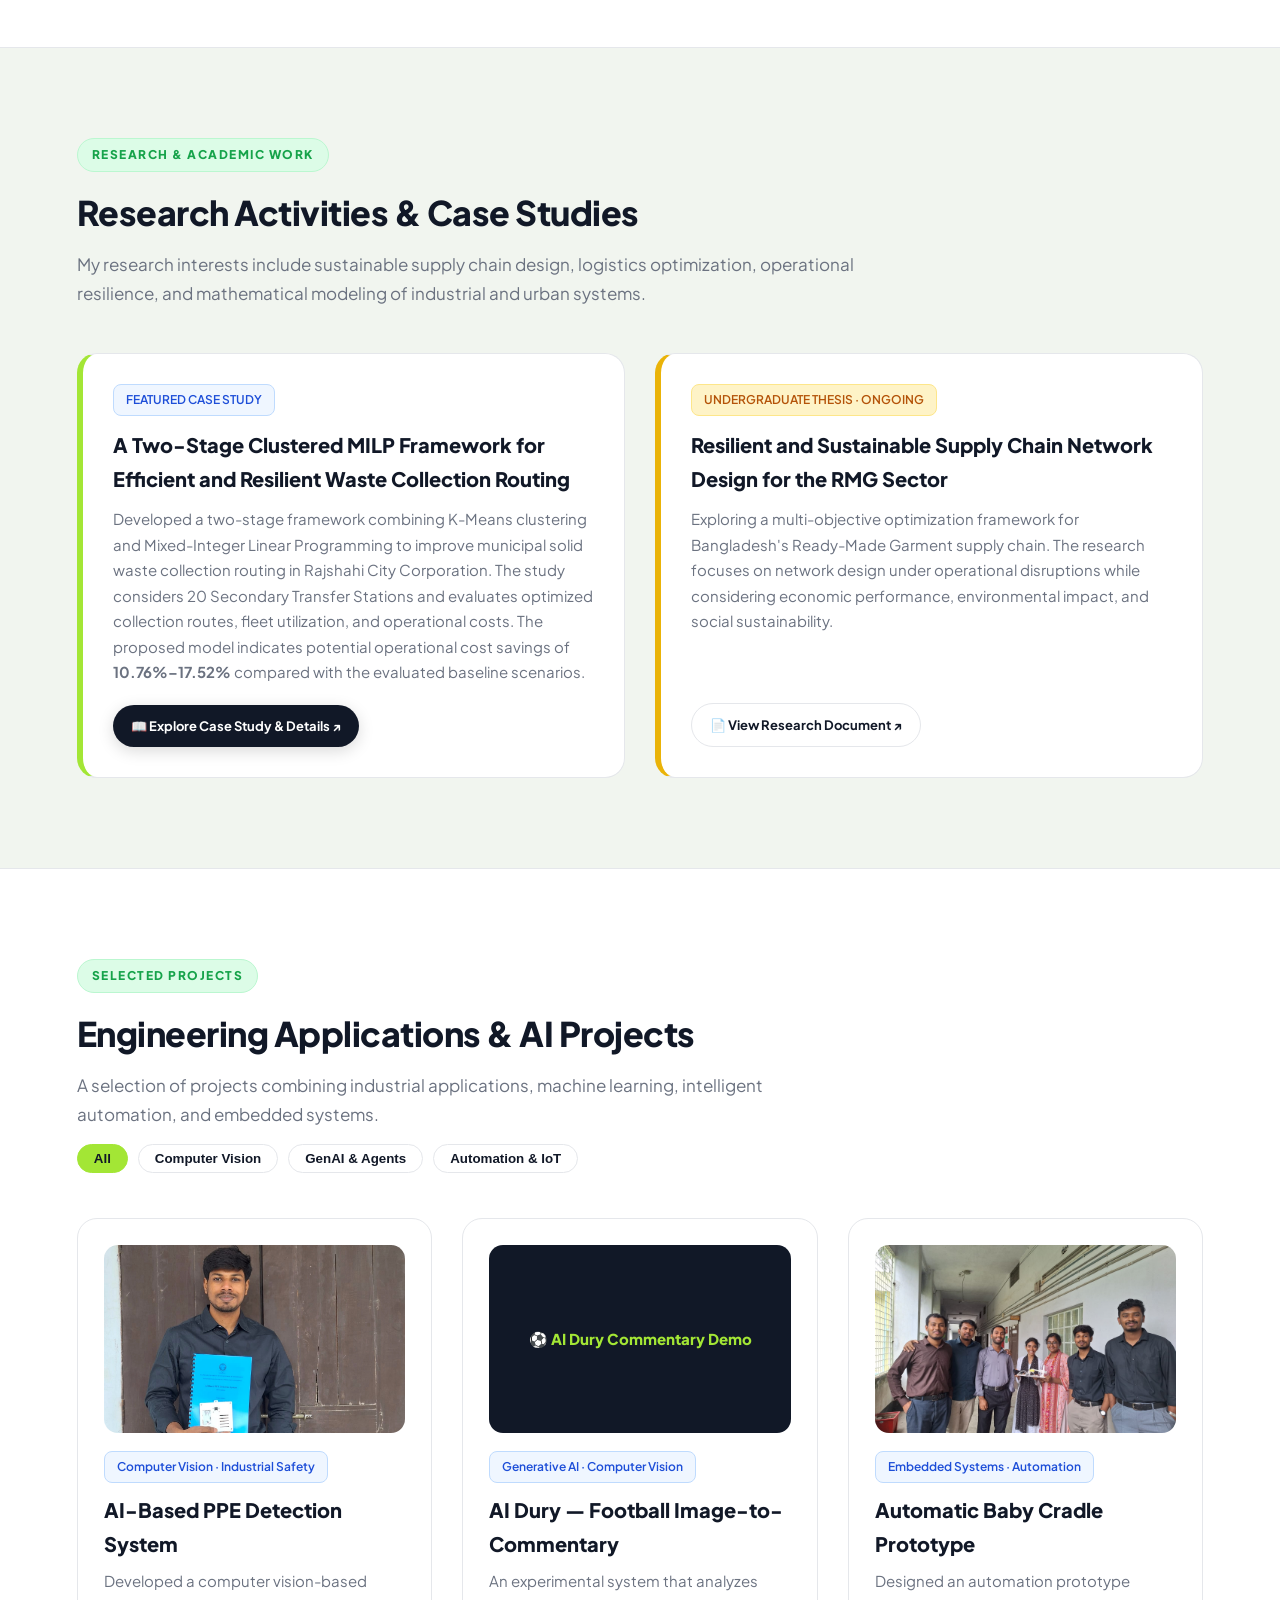
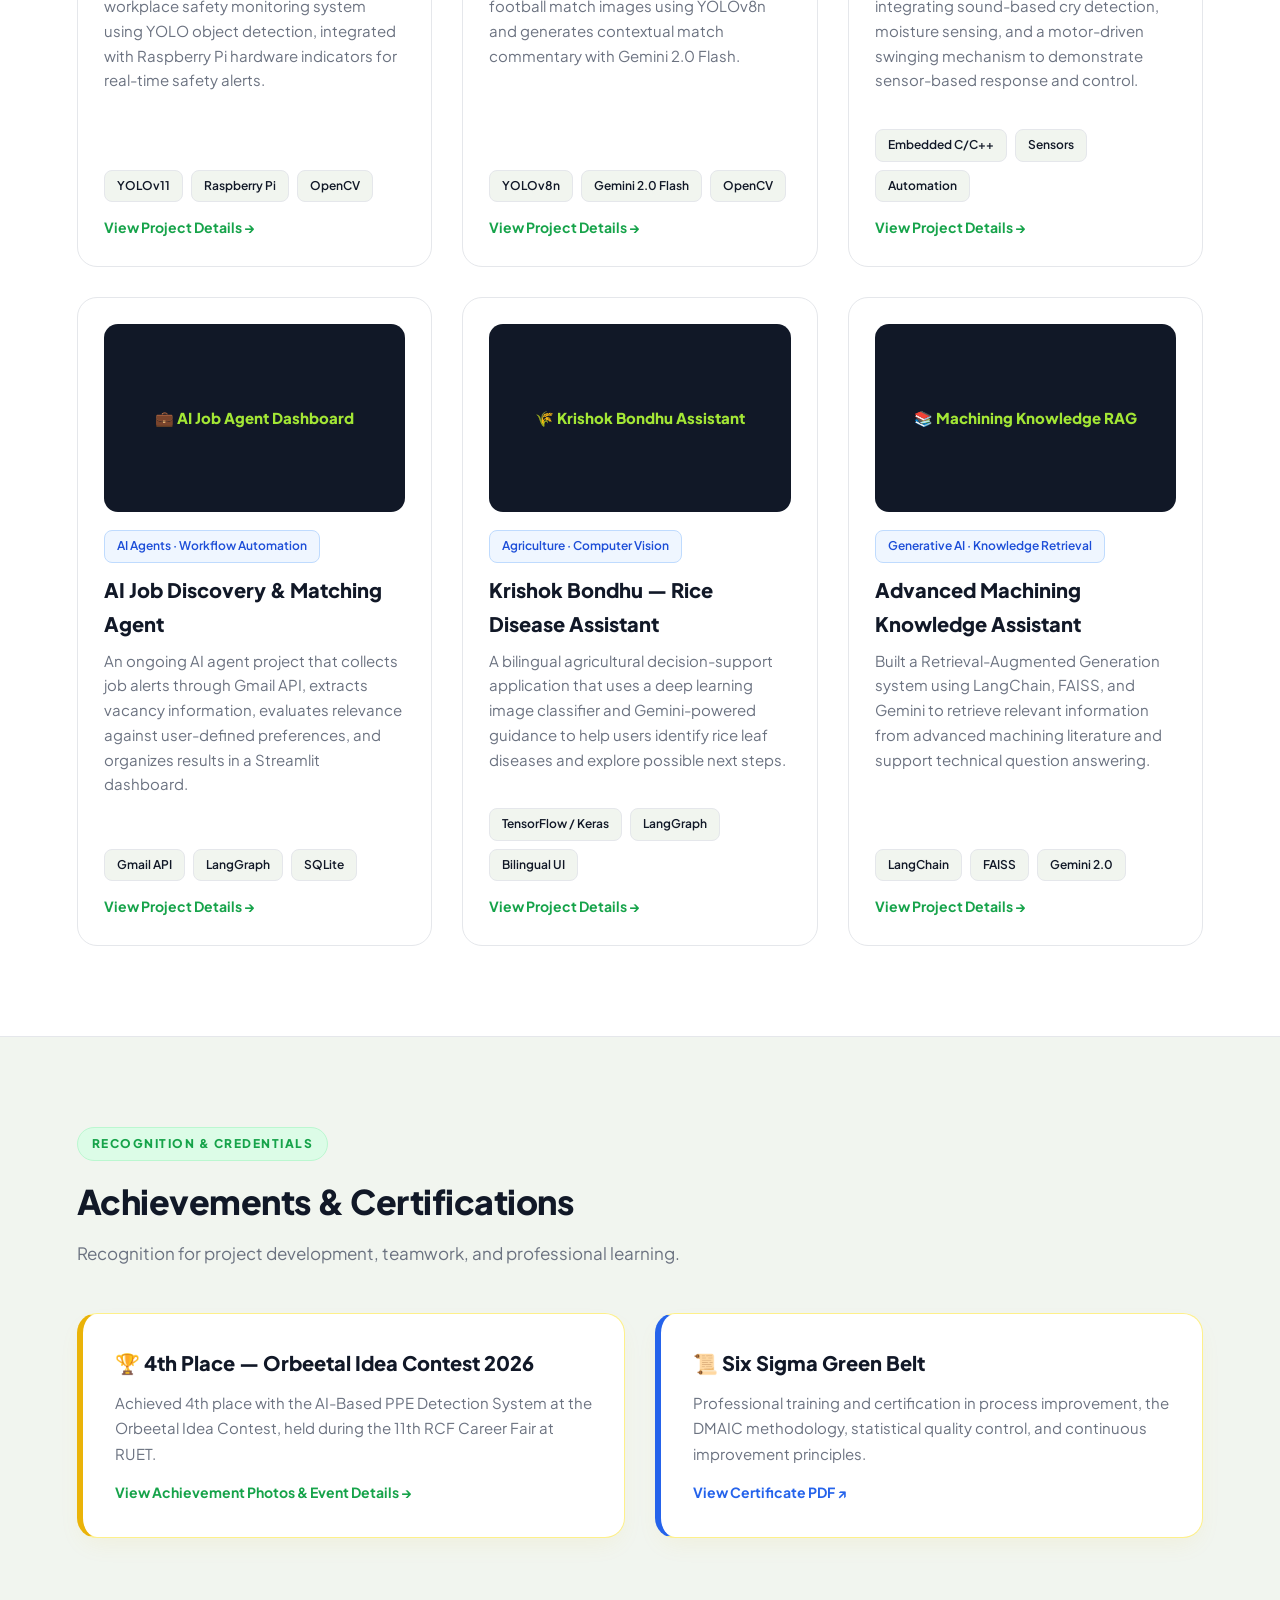
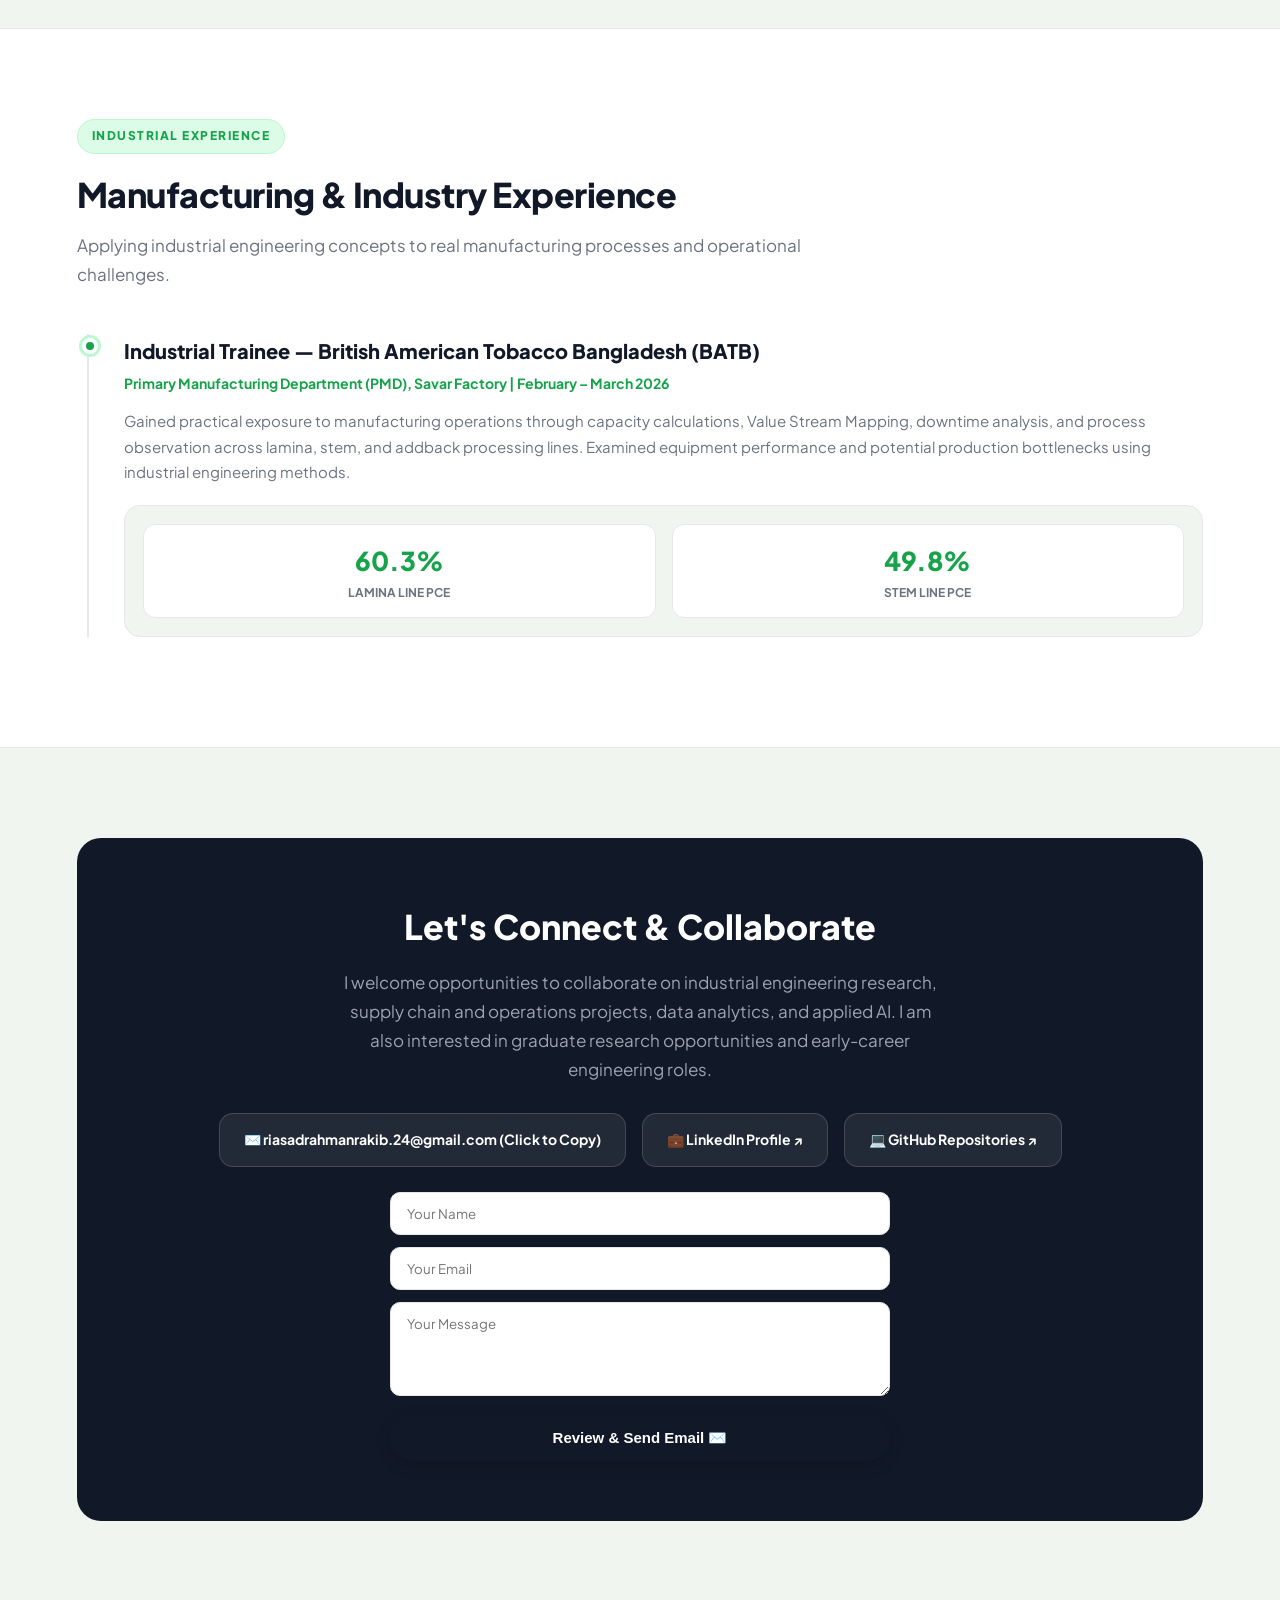
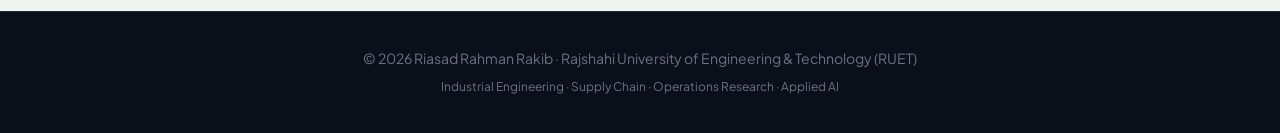
==== commit 1387591e: "Update portfolio files with new UX features" ====
--- a/index.html
+++ b/index.html
@@ -1,4 +1,3 @@
-
 <!DOCTYPE html>
 <html lang="en">
 <head>
@@ -11,7 +10,16 @@
 </head>
 <body>
 
+<!-- PAGE LOADING SCREEN -->
+<div id="rp-loader">
+  <div class="rp-loader-content">
+    <span class="rp-brand" style="font-size: 28px; justify-content: center; margin-bottom: 12px;">RAKIB<span class="dot"></span></span>
+    <p style="color: var(--text-muted); font-size: 14px; font-weight: 600;">Loading Portfolio Environment...</p>
+  </div>
+</div>
+
 <div id="rakib-portfolio">
+
   <!-- NAVIGATION -->
   <nav class="rp-nav">
     <a class="rp-brand" href="#rp-home">RAKIB<span class="dot"></span></a>
@@ -22,6 +30,7 @@
       <a href="#rp-achievements">Achievements &amp; Certifications</a>
       <a href="#rp-experience">Experience</a>
       <a href="#rp-contact">Contact</a>
+      <button id="cmd-trigger-btn" class="rp-cmd-badge" title="Quick Navigation">Cmd + K</button>
       <a class="rp-cv-btn" href="mailto:riasadrahmanrakib.24@gmail.com">Get In Touch</a>
     </div>
   </nav>
@@ -39,6 +48,7 @@
       <div class="rp-btn-group">
         <a class="rp-btn rp-btn-primary" style="color: #FFFFFF !important;" href="#rp-research">Explore Research ↓</a>
         <a class="rp-btn rp-btn-outline" href="#rp-projects">View Projects</a>
+        <a class="rp-btn rp-btn-outline" href="assets/Riasad_Rahman_Rakib_CV.pdf" download="Riasad_Rahman_Rakib_CV.pdf">Download CV 📄</a>
         <a class="rp-btn rp-btn-outline" href="https://github.com/R-Rakib" target="_blank" rel="noopener noreferrer">GitHub ↗</a>
       </div>
     </div>
@@ -49,8 +59,8 @@
         <img alt="Riasad Rahman Rakib" class="rp-avatar" src="assets/images/profile.jpeg" loading="lazy">
         <div class="rp-status-badge" title="Available for research &amp; engineering opportunities"></div>
       </div>
-      <h3 style="color:#111827; font-size:22px; font-weight:800; margin-bottom:4px;">Riasad Rahman Rakib</h3>
-      <p style="color:#4B5563; font-size:14px; margin-bottom:18px;">RUET · Department of IPE</p>
+      <h3 style="color:var(--text-main); font-size:22px; font-weight:800; margin-bottom:4px;">Riasad Rahman Rakib</h3>
+      <p style="color:var(--text-muted); font-size:14px; margin-bottom:18px;">RUET · Department of IPE</p>
       <div class="rp-stats-grid">
         <div class="rp-stat-item">
           <div class="rp-stat-label">ACADEMIC CGPA</div>
@@ -106,7 +116,7 @@
   </section>
 
   <!-- RESEARCH SECTION -->
-  <section class="rp-section" id="rp-research" style="background:#F1F5EF;">
+  <section class="rp-section" id="rp-research" style="background:var(--surface-alt);">
     <div class="rp-section-header">
       <span class="rp-section-tag">Research &amp; Academic Work</span>
       <h2 class="rp-section-title">Research Activities &amp; Case Studies</h2>
@@ -116,7 +126,6 @@
     </div>
 
     <div class="rp-grid-2">
-      <!-- Case Study Card -->
       <div class="rp-card" style="border-left: 6px solid #A3E635;">
         <span class="rp-chip blue" style="align-self: flex-start;">FEATURED CASE STUDY</span>
         <h3 style="margin-top:12px;">A Two-Stage Clustered MILP Framework for Efficient and Resilient Waste Collection Routing</h3>
@@ -128,7 +137,6 @@
         </div>
       </div>
 
-      <!-- Undergraduate Thesis Card -->
       <div class="rp-card" style="border-left: 6px solid #EAB308;">
         <span class="rp-chip amber" style="align-self: flex-start;">UNDERGRADUATE THESIS · ONGOING</span>
         <h3 style="margin-top:12px;">Resilient and Sustainable Supply Chain Network Design for the RMG Sector</h3>
@@ -136,7 +144,7 @@
           Exploring a multi-objective optimization framework for Bangladesh's Ready-Made Garment supply chain. The research focuses on network design under operational disruptions while considering economic performance, environmental impact, and social sustainability.
         </p>
         <div class="rp-chips" style="margin-top: 20px;">
-          <a class="rp-btn rp-btn-outline" style="padding: 10px 18px; font-size: 13px; color: #111827; border-color: #D1D5DB;" href="reserach/case study/Case Study Paper.pdf" target="_blank" rel="noopener noreferrer">📄 View Research Document ↗</a>
+          <a class="rp-btn rp-btn-outline" style="padding: 10px 18px; font-size: 13px; color: var(--text-main); border-color: var(--border-color);" href="reserach/case study/Case Study Paper.pdf" target="_blank" rel="noopener noreferrer">📄 View Research Document ↗</a>
         </div>
       </div>
     </div>
@@ -151,7 +159,6 @@
     </div>
 
     <div class="rp-grid-3">
-      <!-- Project 1: PPE Detection -->
       <a class="rp-project-showcase" href="project/ai based ppe detection/index.html">
         <img alt="PPE Detection" class="rp-proj-thumb" loading="lazy" src="project/ai based ppe detection/main.jpeg">
         <span class="rp-chip blue" style="align-self: flex-start;">Computer Vision · Industrial Safety</span>
@@ -165,7 +172,6 @@
         <div class="rp-proj-link">View Project Details →</div>
       </a>
 
-      <!-- Project 2: AI Dury -->
       <a class="rp-project-showcase" href="project/ai commnetry/index.html">
         <div class="rp-proj-placeholder">⚽ AI Dury Commentary Demo</div>
         <span class="rp-chip blue" style="align-self: flex-start;">Generative AI · Computer Vision</span>
@@ -179,7 +185,6 @@
         <div class="rp-proj-link">View Project Details →</div>
       </a>
 
-      <!-- Project 3: Automatic Cradle -->
       <a class="rp-project-showcase" href="project/automatic cradle/index.html">
         <img alt="Automatic Baby Cradle" class="rp-proj-thumb" loading="lazy" src="project/automatic cradle/main.jpeg">
         <span class="rp-chip blue" style="align-self: flex-start;">Embedded Systems · Automation</span>
@@ -193,7 +198,6 @@
         <div class="rp-proj-link">View Project Details →</div>
       </a>
 
-      <!-- Project 4: Job Assistant -->
       <a class="rp-project-showcase" href="project/job assistant/index.html">
         <div class="rp-proj-placeholder">💼 AI Job Agent Dashboard</div>
         <span class="rp-chip blue" style="align-self: flex-start;">AI Agents · Workflow Automation</span>
@@ -207,7 +211,6 @@
         <div class="rp-proj-link">View Project Details →</div>
       </a>
 
-      <!-- Project 5: Krishok Bondhu -->
       <a class="rp-project-showcase" href="project/krishok bondhu/index.html">
         <div class="rp-proj-placeholder">🌾 Krishok Bondhu Assistant</div>
         <span class="rp-chip blue" style="align-self: flex-start;">Agriculture · Computer Vision</span>
@@ -221,7 +224,6 @@
         <div class="rp-proj-link">View Project Details →</div>
       </a>
 
-      <!-- Project 6: Machining RAG -->
       <a class="rp-project-showcase" href="project/rag machining/index.html">
         <div class="rp-proj-placeholder">📚 Machining Knowledge RAG</div>
         <span class="rp-chip blue" style="align-self: flex-start;">Generative AI · Knowledge Retrieval</span>
@@ -238,7 +240,7 @@
   </section>
 
   <!-- ACHIEVEMENTS & CERTIFICATIONS -->
-  <section class="rp-section" id="rp-achievements" style="background:#F1F5EF;">
+  <section class="rp-section" id="rp-achievements" style="background:var(--surface-alt);">
     <div class="rp-section-header">
       <span class="rp-section-tag">Recognition &amp; Credentials</span>
       <h2 class="rp-section-title">Achievements &amp; Certifications</h2>
@@ -251,8 +253,8 @@
         <p>Achieved 4th place with the AI-Based PPE Detection System at the Orbeetal Idea Contest, held during the 11th RCF Career Fair at RUET.</p>
         <div style="margin-top: 15px; font-weight: 700; color: #16A34A; font-size: 14px;">View Achievement Photos &amp; Event Details →</div>
       </a>
-      
-      <a class="rp-achievement-card" href="certification/Six Sigma Green Belt/Green Belt.pdf" target="_blank" rel="noopener noreferrer" style="border-left-color: #2563EB;">
+
+      <a class="rp-achievement-card" href="certification/Six%20Sigma%20Green%20Belt/Green%20Belt.pdf" target="_blank" rel="noopener noreferrer" style="border-left-color: #2563EB;">
         <h3>📜 Six Sigma Green Belt</h3>
         <p>Professional training and certification in process improvement, the DMAIC methodology, statistical quality control, and continuous improvement principles.</p>
         <div style="margin-top: 15px; font-weight: 700; color: #2563EB; font-size: 14px;">View Certificate PDF ↗</div>
@@ -290,14 +292,14 @@
   </section>
 
   <!-- CONTACT SECTION -->
-  <section class="rp-section" id="rp-contact" style="background:#F1F5EF;">
+  <section class="rp-section" id="rp-contact" style="background:var(--surface-alt);">
     <div class="rp-contact-card">
       <h2>Let's Connect &amp; Collaborate</h2>
       <p>
         I welcome opportunities to collaborate on industrial engineering research, supply chain and operations projects, data analytics, and applied AI. I am also interested in graduate research opportunities and early-career engineering roles.
       </p>
       <div class="rp-contact-links">
-        <a class="rp-contact-item" href="mailto:riasadrahmanrakib.24@gmail.com">✉️ riasadrahmanrakib.24@gmail.com</a>
+        <a class="rp-contact-item" href="mailto:riasadrahmanrakib.24@gmail.com" id="email-copy-link">✉️ riasadrahmanrakib.24@gmail.com (Click to Copy)</a>
         <a class="rp-contact-item" href="https://linkedin.com/in/riasad-rahman-rakib" target="_blank" rel="noopener noreferrer">💼 LinkedIn Profile ↗</a>
         <a class="rp-contact-item" href="https://github.com/R-Rakib" target="_blank" rel="noopener noreferrer">💻 GitHub Repositories ↗</a>
       </div>
@@ -307,9 +309,11 @@
   <!-- FOOTER -->
   <footer class="rp-footer">
     <p>© 2026 Riasad Rahman Rakib · Rajshahi University of Engineering &amp; Technology (RUET)</p>
-    <p style="margin-top: 6px; font-size: 12px; color: #4B5563;">Industrial Engineering · Supply Chain · Operations Research · Applied AI</p>
+    <p style="margin-top: 6px; font-size: 12px; color: var(--text-muted);">Industrial Engineering · Supply Chain · Operations Research · Applied AI</p>
   </footer>
+
 </div>
 
+<script src="script.js"></script>
 </body>
-</html>
+</html>
--- a/style.css
+++ b/style.css
@@ -4,7 +4,7 @@
   --surface-alt: #F1F5EF;
   --text-main: #111827;
   --text-muted: #6B7280;
-  --accent-green: #A3E635; /* Vibrant Lime Green from reference */
+  --accent-green: #A3E635;
   --accent-green-dark: #65A30D;
   --border-color: #E5E7EB;
   --card-shadow: 0 10px 30px -5px rgba(0, 0, 0, 0.05);
@@ -19,6 +19,7 @@
   font-family: 'Plus Jakarta Sans', -apple-system, BlinkMacSystemFont, sans-serif;
   font-size: 16px;
   line-height: 1.7;
+  transition: background-color 0.3s ease, color 0.3s ease;
 }
 
 #rakib-portfolio {
@@ -27,10 +28,43 @@
   background: var(--surface-color);
   box-shadow: 0 20px 40px rgba(0, 0, 0, 0.04);
   overflow: hidden;
+  transition: background-color 0.3s ease;
 }
 
 #rakib-portfolio a { color: var(--text-main); text-decoration: none; transition: all 0.2s ease; }
 #rakib-portfolio a:hover { color: var(--accent-green-dark); }
+
+/* PAGE LOADER */
+#rp-loader {
+  position: fixed;
+  inset: 0;
+  background: #0B0F19;
+  z-index: 99999;
+  display: flex;
+  align-items: center;
+  justify-content: center;
+  transition: opacity 0.5s ease, visibility 0.5s ease;
+}
+#rp-loader.fade-out {
+  opacity: 0;
+  visibility: hidden;
+}
+.rp-loader-content {
+  text-align: center;
+  color: #FFF;
+}
+
+/* READING PROGRESS BAR */
+#rp-reading-progress {
+  position: fixed;
+  top: 0;
+  left: 0;
+  height: 4px;
+  background: var(--accent-green);
+  width: 0%;
+  z-index: 9999;
+  transition: width 0.1s ease-out;
+}
 
 /* NAVIGATION */
 .rp-nav {
@@ -38,12 +72,13 @@
   display: flex;
   justify-content: space-between;
   align-items: center;
-  background: rgba(255, 255, 255, 0.9);
+  background: var(--surface-color);
   backdrop-filter: blur(12px);
   border-bottom: 1px solid var(--border-color);
   position: sticky;
   top: 0;
   z-index: 1000;
+  transition: background-color 0.3s ease, border-color 0.3s ease;
 }
 .rp-brand {
   font-size: 22px;
@@ -64,12 +99,30 @@
 .rp-links {
   display: flex;
   align-items: center;
-  gap: 24px;
+  gap: 20px;
   font-size: 14px;
   font-weight: 600;
 }
 .rp-links a { color: var(--text-muted); }
 .rp-links a:hover { color: var(--text-main); text-decoration: none; }
+
+.rp-cmd-badge {
+  background: var(--surface-alt);
+  border: 1px solid var(--border-color);
+  color: var(--text-muted);
+  padding: 6px 10px;
+  border-radius: 8px;
+  font-size: 12px;
+  font-weight: 700;
+  cursor: pointer;
+  transition: all 0.2s ease;
+}
+.rp-cmd-badge:hover {
+  background: var(--accent-green);
+  color: #111827;
+  border-color: var(--accent-green);
+}
+
 .rp-cv-btn {
   padding: 8px 18px;
   background: var(--text-main) !important;
@@ -83,7 +136,7 @@
   color: #111827 !important;
 }
 
-/* HERO SECTION (Lime Green Theme) */
+/* HERO SECTION */
 .rp-hero {
   padding: 90px 6% 80px;
   background: var(--accent-green);
@@ -182,6 +235,7 @@
   padding: 32px 26px;
   text-align: center;
   box-shadow: 0 20px 40px rgba(0, 0, 0, 0.06);
+  transition: transform 0.1s ease-out;
 }
 .rp-avatar-wrapper {
   position: relative;
@@ -221,7 +275,7 @@
 .rp-stat-value { font-size: 15px; color: var(--text-main); font-weight: 800; margin-top: 2px; }
 
 /* SECTIONS & CARDS */
-.rp-section { padding: 90px 6%; border-top: 1px solid var(--border-color); }
+.rp-section { padding: 90px 6%; border-top: 1px solid var(--border-color); transition: background-color 0.3s ease, border-color 0.3s ease; }
 .rp-section-header { margin-bottom: 45px; }
 .rp-section-tag {
   color: #16A34A;
@@ -248,13 +302,12 @@
   border: 1px solid var(--border-color);
   border-radius: 20px;
   padding: 30px;
-  transition: all 0.3s ease;
+  transition: transform 0.1s ease-out, border-color 0.3s ease, box-shadow 0.3s ease;
   position: relative;
   display: flex;
   flex-direction: column;
 }
 .rp-card:hover {
-  transform: translateY(-5px);
   border-color: #A3E635;
   box-shadow: var(--card-shadow);
 }
@@ -289,7 +342,7 @@
   border: 1px solid var(--border-color);
   border-radius: 20px;
   padding: 26px;
-  transition: all 0.3s ease;
+  transition: transform 0.1s ease-out, border-color 0.3s ease, box-shadow 0.3s ease;
   display: flex;
   flex-direction: column;
   cursor: pointer;
@@ -298,7 +351,6 @@
   color: inherit;
 }
 .rp-project-showcase:hover {
-  transform: translateY(-5px);
   box-shadow: var(--card-shadow);
   border-color: #A3E635;
 }
@@ -406,6 +458,7 @@
   color: #FFFFFF !important;
   font-weight: 700;
   font-size: 14px;
+  cursor: pointer;
 }
 .rp-contact-item:hover {
   background: #A3E635;
@@ -422,46 +475,223 @@
   border-top: 1px solid #1F2937;
 }
 
-/* STANDARDIZED MEDIA STYLING */
-.rp-standard-img {
+/* LIGHTBOX OVERLAY */
+.rp-lightbox {
+  display: none;
+  position: fixed;
+  z-index: 3000;
+  left: 0; top: 0;
+  width: 100%; height: 100%;
+  background: rgba(0,0,0,0.85);
+  backdrop-filter: blur(6px);
+  align-items: center; justify-content: center;
+}
+.rp-lightbox.active { display: flex; }
+.rp-lightbox img {
+  max-width: 90%;
+  max-height: 85vh;
+  border-radius: 12px;
+  border: 2px solid rgba(255,255,255,0.2);
+}
+
+/* TOAST NOTIFICATIONS */
+.rp-toast {
+  position: fixed;
+  bottom: 30px;
+  right: 30px;
+  background: #111827;
+  color: #FFFFFF;
+  padding: 12px 20px;
+  border-radius: 12px;
+  font-size: 14px;
+  font-weight: 700;
+  box-shadow: 0 10px 25px rgba(0,0,0,0.2);
+  opacity: 0;
+  transform: translateY(20px);
+  transition: all 0.3s cubic-bezier(0.16, 1, 0.3, 1);
+  z-index: 9999;
+  border: 1px solid rgba(255,255,255,0.1);
+}
+.rp-toast.show {
+  opacity: 1;
+  transform: translateY(0);
+}
+
+/* COMMAND PALETTE STYLES */
+.rp-cmd-modal {
+  display: none;
+  position: fixed;
+  z-index: 5000;
+  left: 0; top: 0;
+  width: 100%; height: 100%;
+  background: rgba(0, 0, 0, 0.65);
+  backdrop-filter: blur(6px);
+  align-items: flex-start;
+  justify-content: center;
+  padding-top: 12vh;
+}
+.rp-cmd-modal.active { display: flex; }
+.rp-cmd-box {
+  background: var(--surface-color);
+  color: var(--text-main);
+  width: 90%;
+  max-width: 600px;
+  border-radius: 16px;
+  box-shadow: 0 25px 50px rgba(0,0,0,0.3);
+  border: 1px solid var(--border-color);
+  overflow: hidden;
+  display: flex;
+  flex-direction: column;
+}
+.rp-cmd-input {
   width: 100%;
-  max-width: 720px;
-  height: 380px;
-  object-fit: cover;
-  border-radius: 16px;
-  border: 1px solid var(--border-color);
-  display: block;
-  margin: 0 auto 20px auto;
-  box-shadow: 0 4px 12px rgba(0, 0, 0, 0.05);
-}
-
-.rp-standard-video {
+  padding: 18px 20px;
+  background: transparent;
+  border: none;
+  border-bottom: 1px solid var(--border-color);
+  color: var(--text-main);
+  font-size: 16px;
+  font-family: inherit;
+  outline: none;
+}
+.rp-cmd-list {
+  max-height: 320px;
+  overflow-y: auto;
+  padding: 10px;
+}
+.rp-cmd-item {
+  padding: 12px 16px;
+  border-radius: 10px;
+  cursor: pointer;
+  display: flex;
+  justify-content: space-between;
+  align-items: center;
+  font-weight: 600;
+  font-size: 14px;
+  color: var(--text-main);
+  transition: background 0.15s ease;
+}
+.rp-cmd-item:hover, .rp-cmd-item.selected {
+  background: var(--surface-alt);
+  color: var(--accent-green-dark);
+}
+.rp-cmd-item span.shortcut {
+  font-size: 11px;
+  background: var(--border-color);
+  padding: 2px 6px;
+  border-radius: 6px;
+  color: var(--text-muted);
+}
+
+/* DARK MODE */
+body.dark-theme {
+  --bg-color: #0B0F19;
+  --surface-color: #111827;
+  --surface-alt: #1F2937;
+  --text-main: #F9FAFB;
+  --text-muted: #9CA3AF;
+  --border-color: #374151;
+}
+body.dark-theme #rakib-portfolio { background: var(--surface-color); }
+body.dark-theme .rp-nav { background: rgba(17, 24, 39, 0.9); }
+body.dark-theme .rp-hero { background: #1E293B; border-bottom: 1px solid var(--border-color); }
+body.dark-theme .rp-hero h1 span { background: #374151; color: #A3E635; }
+body.dark-theme .rp-profile-card { background: rgba(15, 23, 42, 0.6); border-color: #374151; }
+body.dark-theme .rp-stat-item { background: rgba(255, 255, 255, 0.04); }
+
+#theme-toggle {
+  background: var(--surface-alt);
+  border: 1px solid var(--border-color);
+  color: var(--text-main);
+  padding: 8px 12px;
+  border-radius: 20px;
+  cursor: pointer;
+  font-size: 15px;
+  transition: all 0.2s ease;
+}
+
+/* Scroll-triggered Animations */
+.reveal-on-scroll {
+  opacity: 0;
+  transform: translateY(20px);
+  transition: all 0.6s cubic-bezier(0.16, 1, 0.3, 1);
+}
+.reveal-on-scroll.is-visible {
+  opacity: 1;
+  transform: translateY(0);
+}
+
+/* Project Category Filter Bar */
+.rp-filter-bar {
+  display: flex;
+  gap: 10px;
+  margin-top: 15px;
+  flex-wrap: wrap;
+}
+.filter-btn {
+  padding: 6px 16px;
+  border-radius: 20px;
+  border: 1px solid var(--border-color);
+  background: var(--surface-color);
+  color: var(--text-main);
+  font-weight: 600;
+  cursor: pointer;
+  transition: all 0.2s ease;
+}
+.filter-btn.active, .filter-btn:hover {
+  background: var(--accent-green);
+  color: #111827;
+  border-color: var(--accent-green);
+}
+
+/* Project Detail Modal Popups */
+.rp-modal {
+  display: none;
+  position: fixed;
+  z-index: 2000;
+  left: 0; top: 0;
+  width: 100%; height: 100%;
+  background: rgba(0, 0, 0, 0.6);
+  backdrop-filter: blur(4px);
+  align-items: center; justify-content: center;
+}
+.rp-modal.active { display: flex; }
+.rp-modal-content {
+  background: var(--surface-color);
+  color: var(--text-main);
+  padding: 35px;
+  border-radius: 20px;
+  max-width: 500px;
+  width: 90%;
+  position: relative;
+  box-shadow: 0 20px 40px rgba(0, 0, 0, 0.2);
+  border: 1px solid var(--border-color);
+}
+.rp-modal-close {
+  position: absolute;
+  right: 20px; top: 15px;
+  font-size: 24px; font-weight: bold;
+  cursor: pointer; color: var(--text-muted);
+}
+
+.rp-form-input {
   width: 100%;
-  max-width: 720px;
-  height: 400px;
-  object-fit: cover;
-  border-radius: 16px;
-  border: 1px solid var(--border-color);
-  display: block;
-  margin: 0 auto 20px auto;
-  background-color: #000000;
-  box-shadow: 0 4px 12px rgba(0, 0, 0, 0.05);
-}
-
-.rp-gallery-grid {
-  display: grid;
-  grid-template-columns: repeat(2, minmax(0, 1fr));
-  gap: 20px;
-  margin-bottom: 20px;
-}
-
-.rp-gallery-img {
-  width: 100%;
-  height: 280px;
-  object-fit: cover;
-  border-radius: 16px;
-  border: 1px solid var(--border-color);
-  box-shadow: 0 4px 12px rgba(0, 0, 0, 0.05);
+  padding: 12px 16px;
+  margin-bottom: 12px;
+  border-radius: 10px;
+  border: 1px solid var(--border-color);
+  background: var(--surface-color);
+  color: var(--text-main);
+  font-family: inherit;
+}
+
+.stat-animated {
+  animation: pulseStat 0.8s ease-out;
+}
+@keyframes pulseStat {
+  0% { transform: scale(1); }
+  50% { transform: scale(1.15); color: var(--accent-green-dark); }
+  100% { transform: scale(1); }
 }
 
 @media (max-width: 992px) {
@@ -474,7 +704,5 @@
   .rp-nav { flex-direction: column; gap: 15px; }
   .rp-links { flex-wrap: wrap; justify-content: center; gap: 14px; }
   .rp-pce-comparison { grid-template-columns: 1fr; }
-  .rp-gallery-grid { grid-template-columns: 1fr; }
-  .rp-standard-img, .rp-standard-video { height: 260px; }
-  .rp-gallery-img { height: 220px; }
+  .rp-standard-img { height: 260px; }
 }
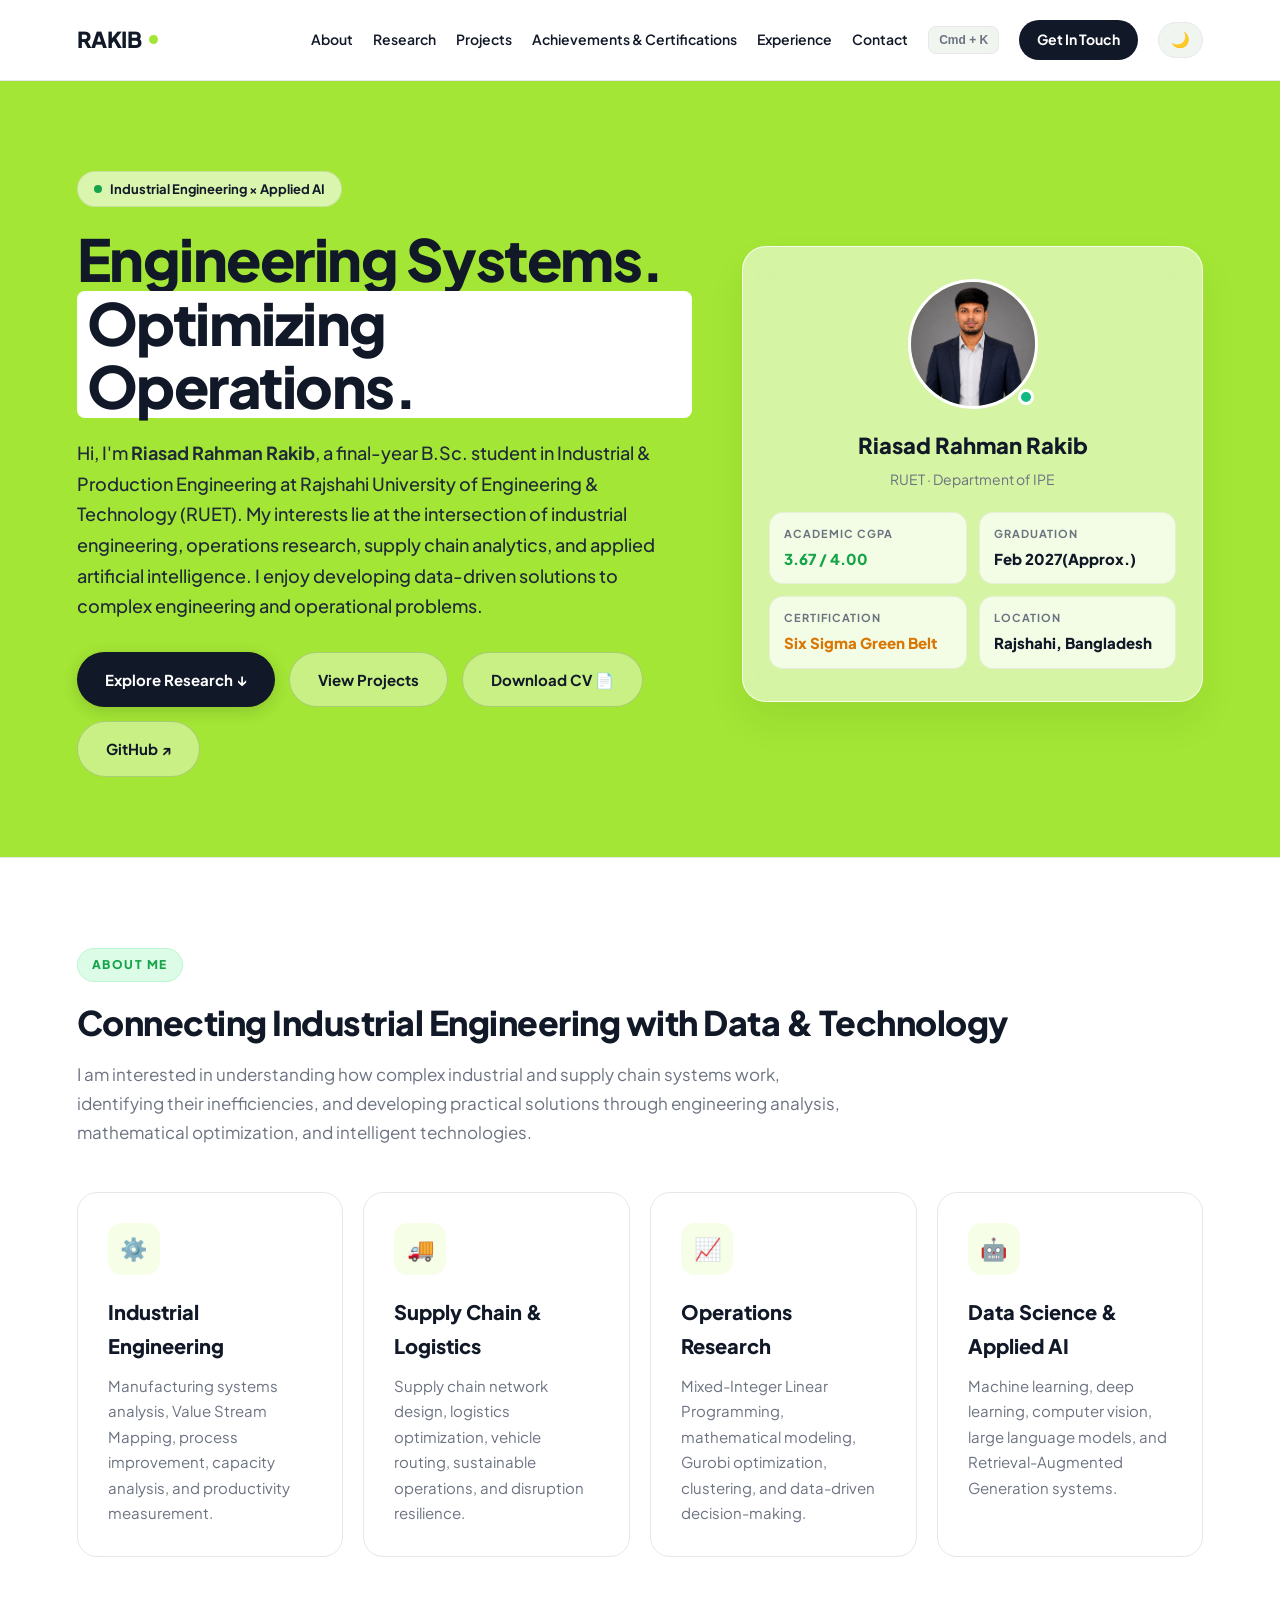
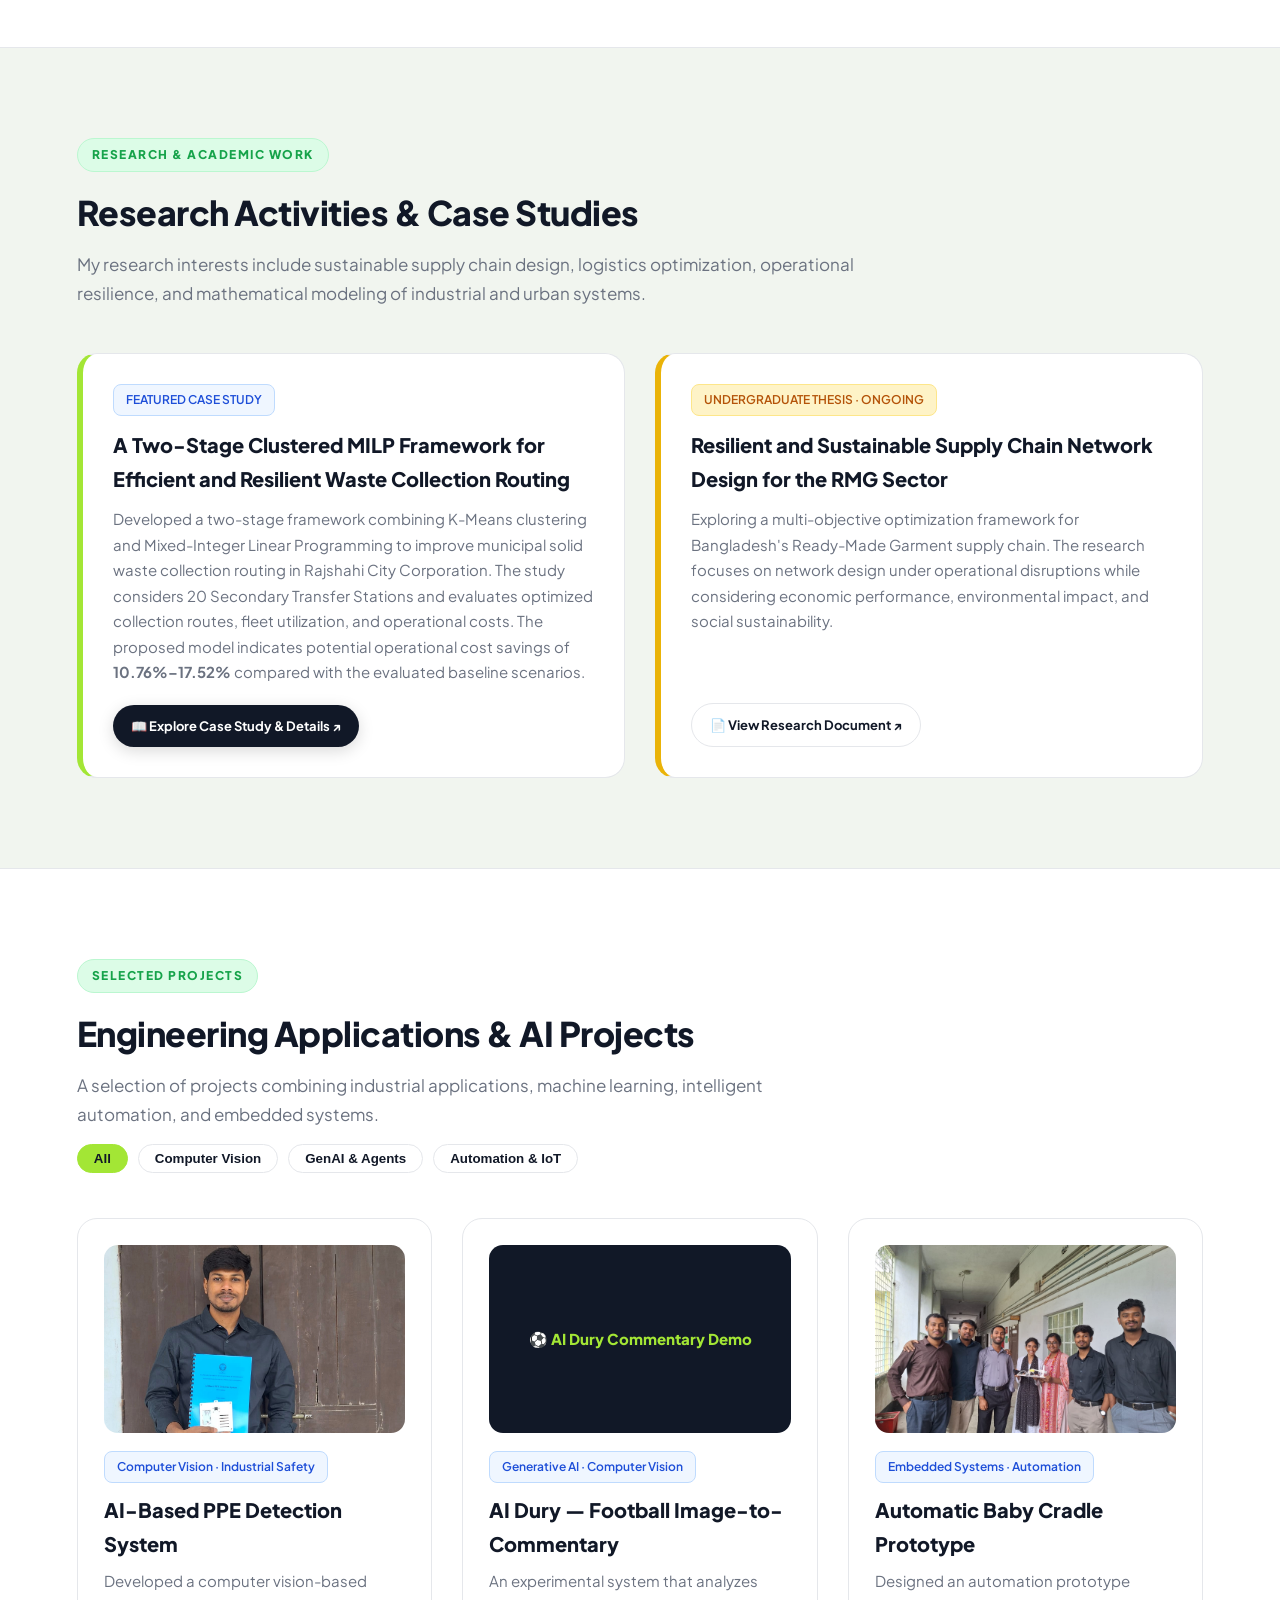
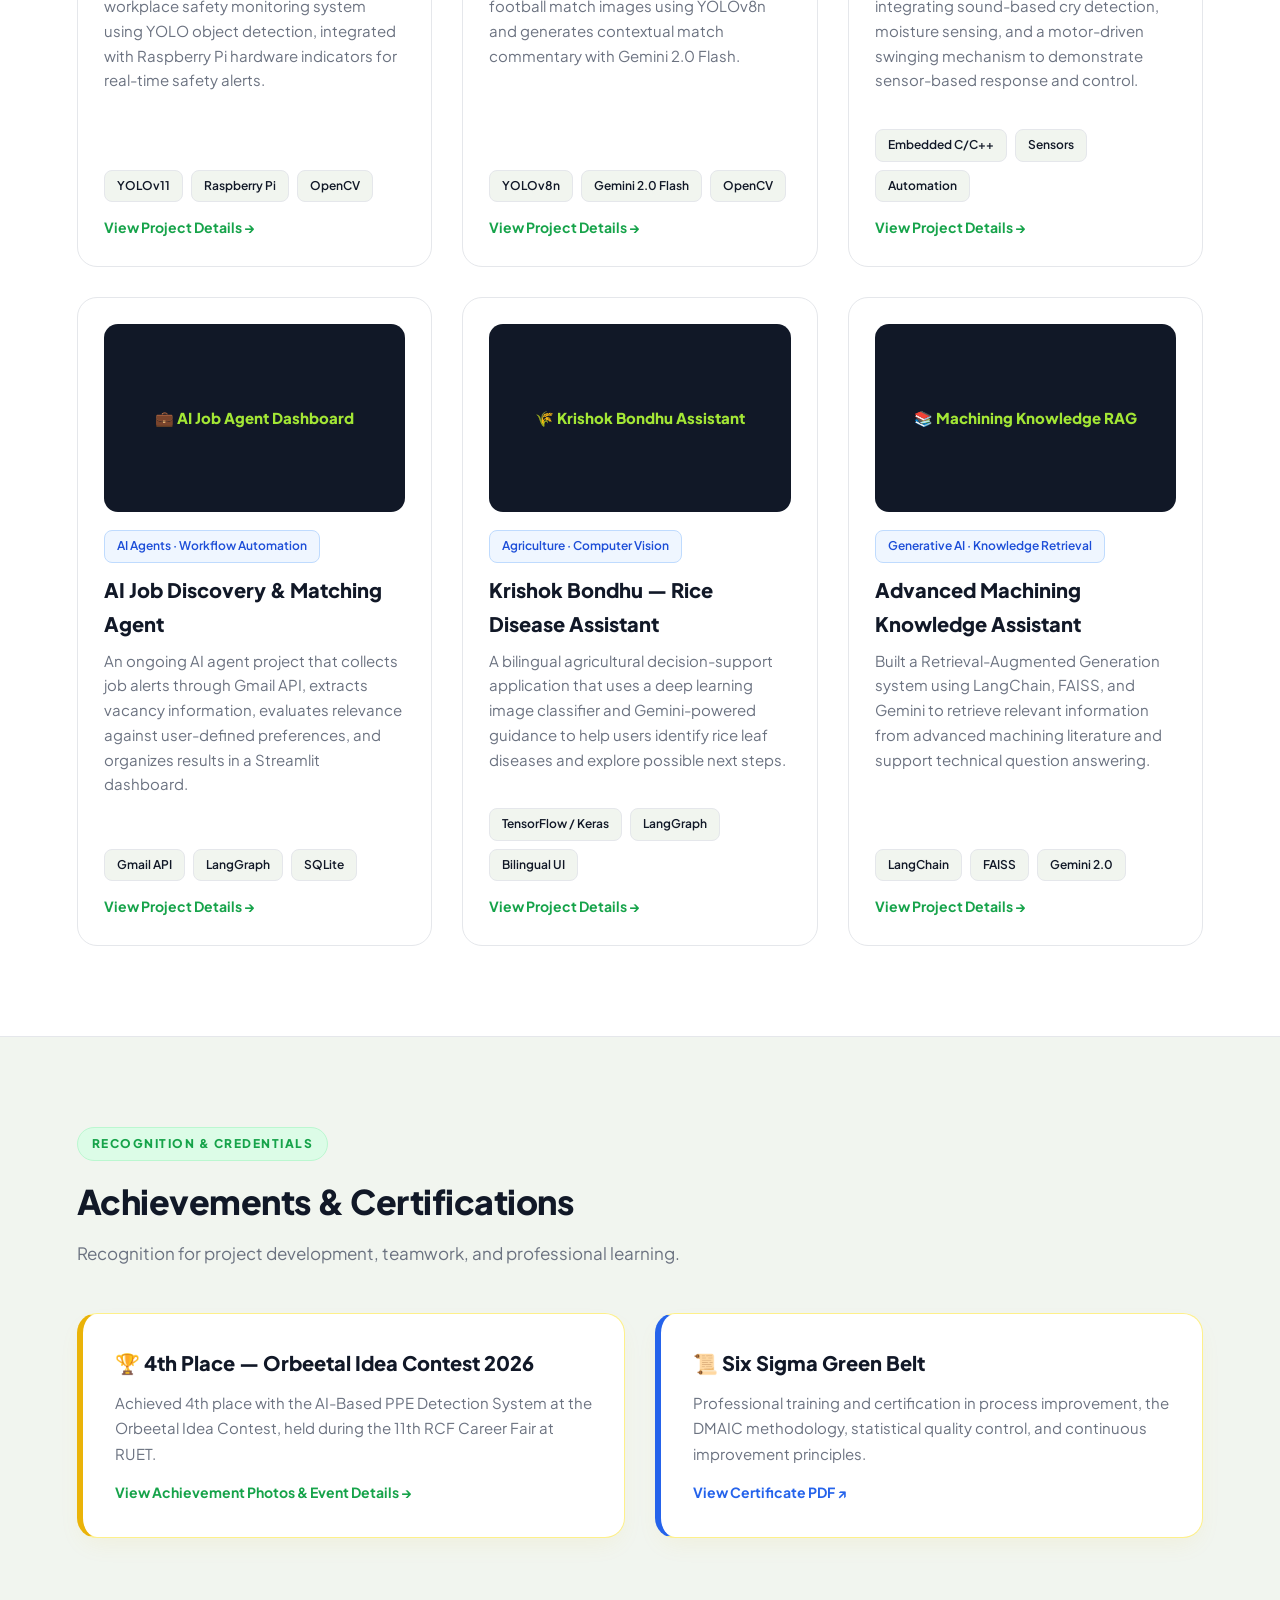
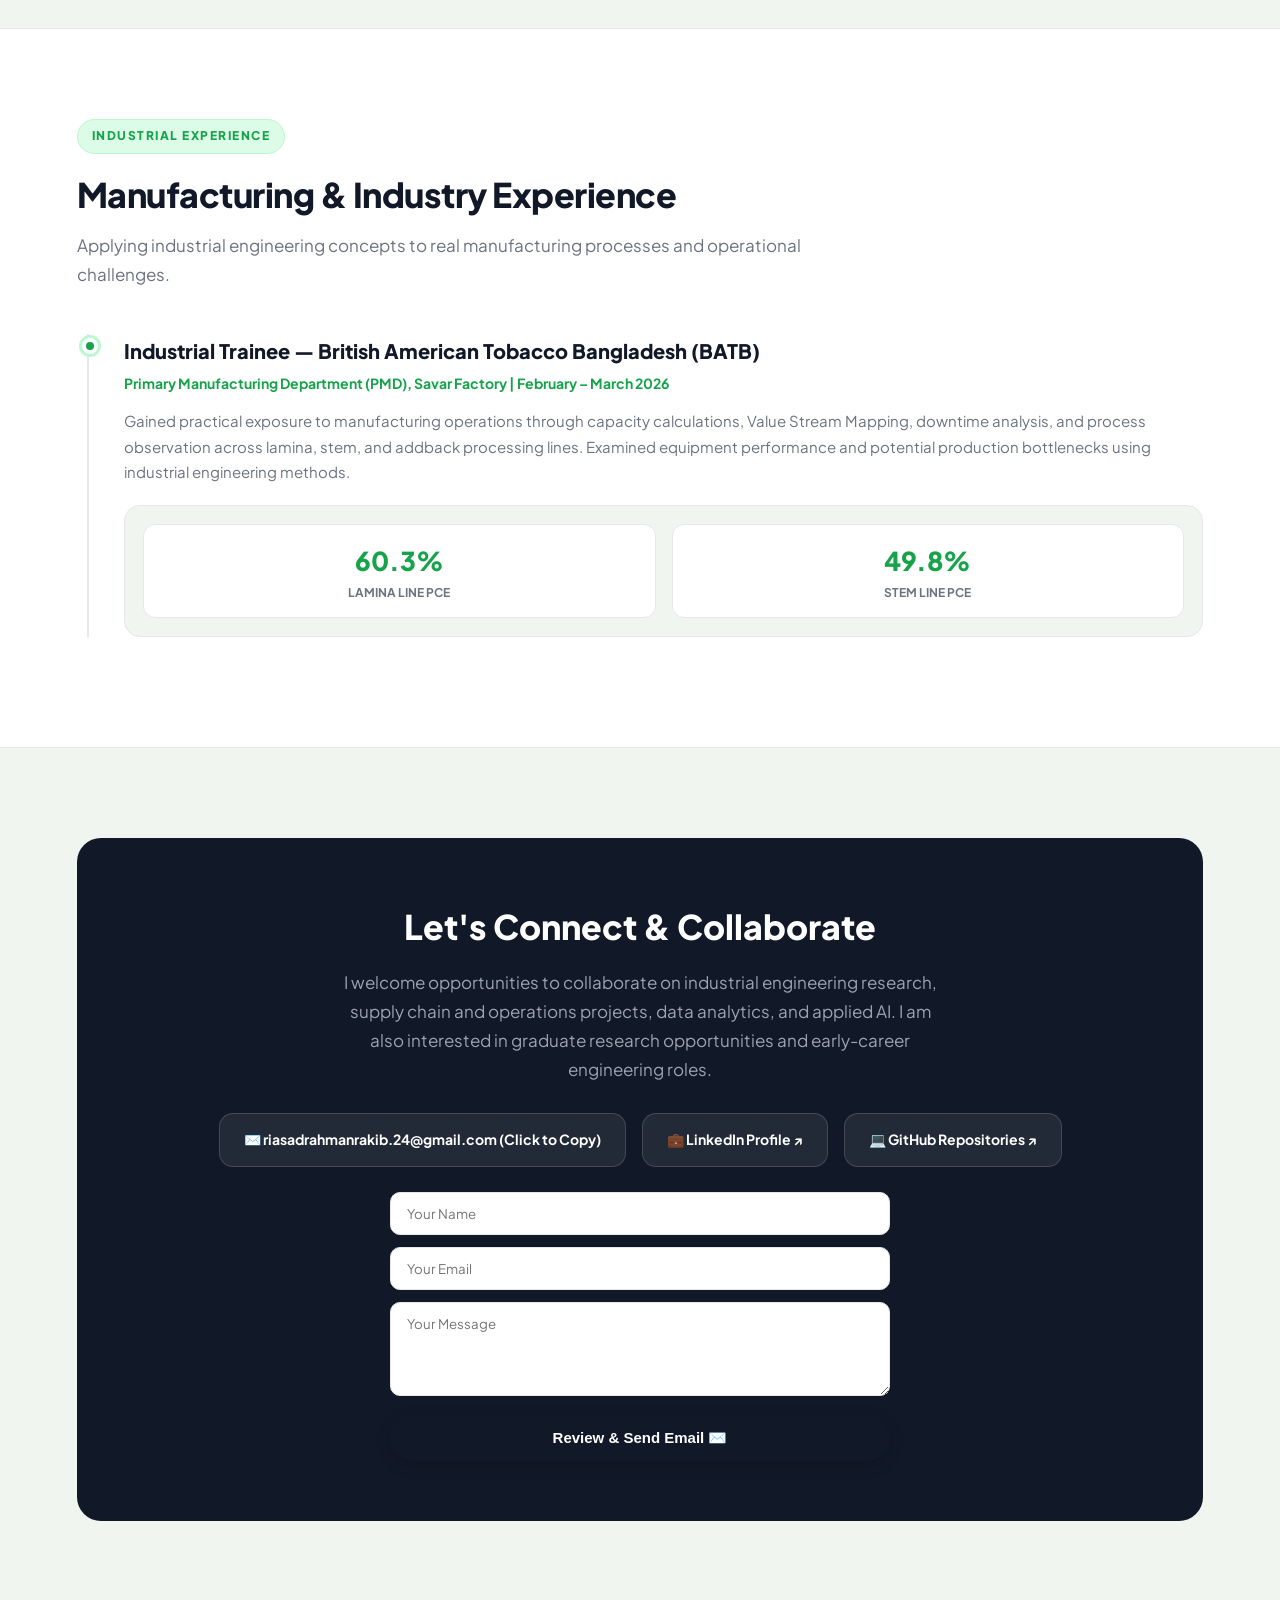
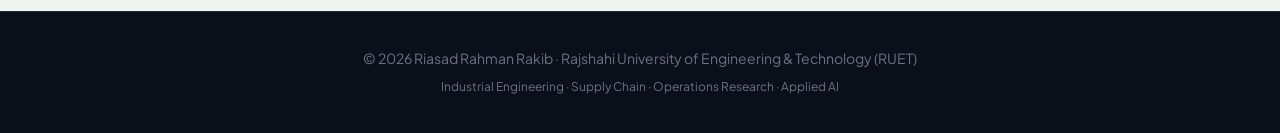
==== commit 82a7220f: "Updated portfolio styling and content" ====
--- a/index.html
+++ b/index.html
@@ -68,15 +68,15 @@
         </div>
         <div class="rp-stat-item">
           <div class="rp-stat-label">GRADUATION</div>
-          <div class="rp-stat-value">Feb 2027</div>
+          <div class="rp-stat-value">Feb 2027(Approx.)</div>
         </div>
         <div class="rp-stat-item">
           <div class="rp-stat-label">CERTIFICATION</div>
-          <div class="rp-stat-value" style="color:#D97706;">Six Sigma Green</div>
+          <div class="rp-stat-value" style="color:#D97706;">Six Sigma Green Belt</div>
         </div>
         <div class="rp-stat-item">
           <div class="rp-stat-label">LOCATION</div>
-          <div class="rp-stat-value">Rajshahi, BD</div>
+          <div class="rp-stat-value">Rajshahi, Bangladesh</div>
         </div>
       </div>
     </div>
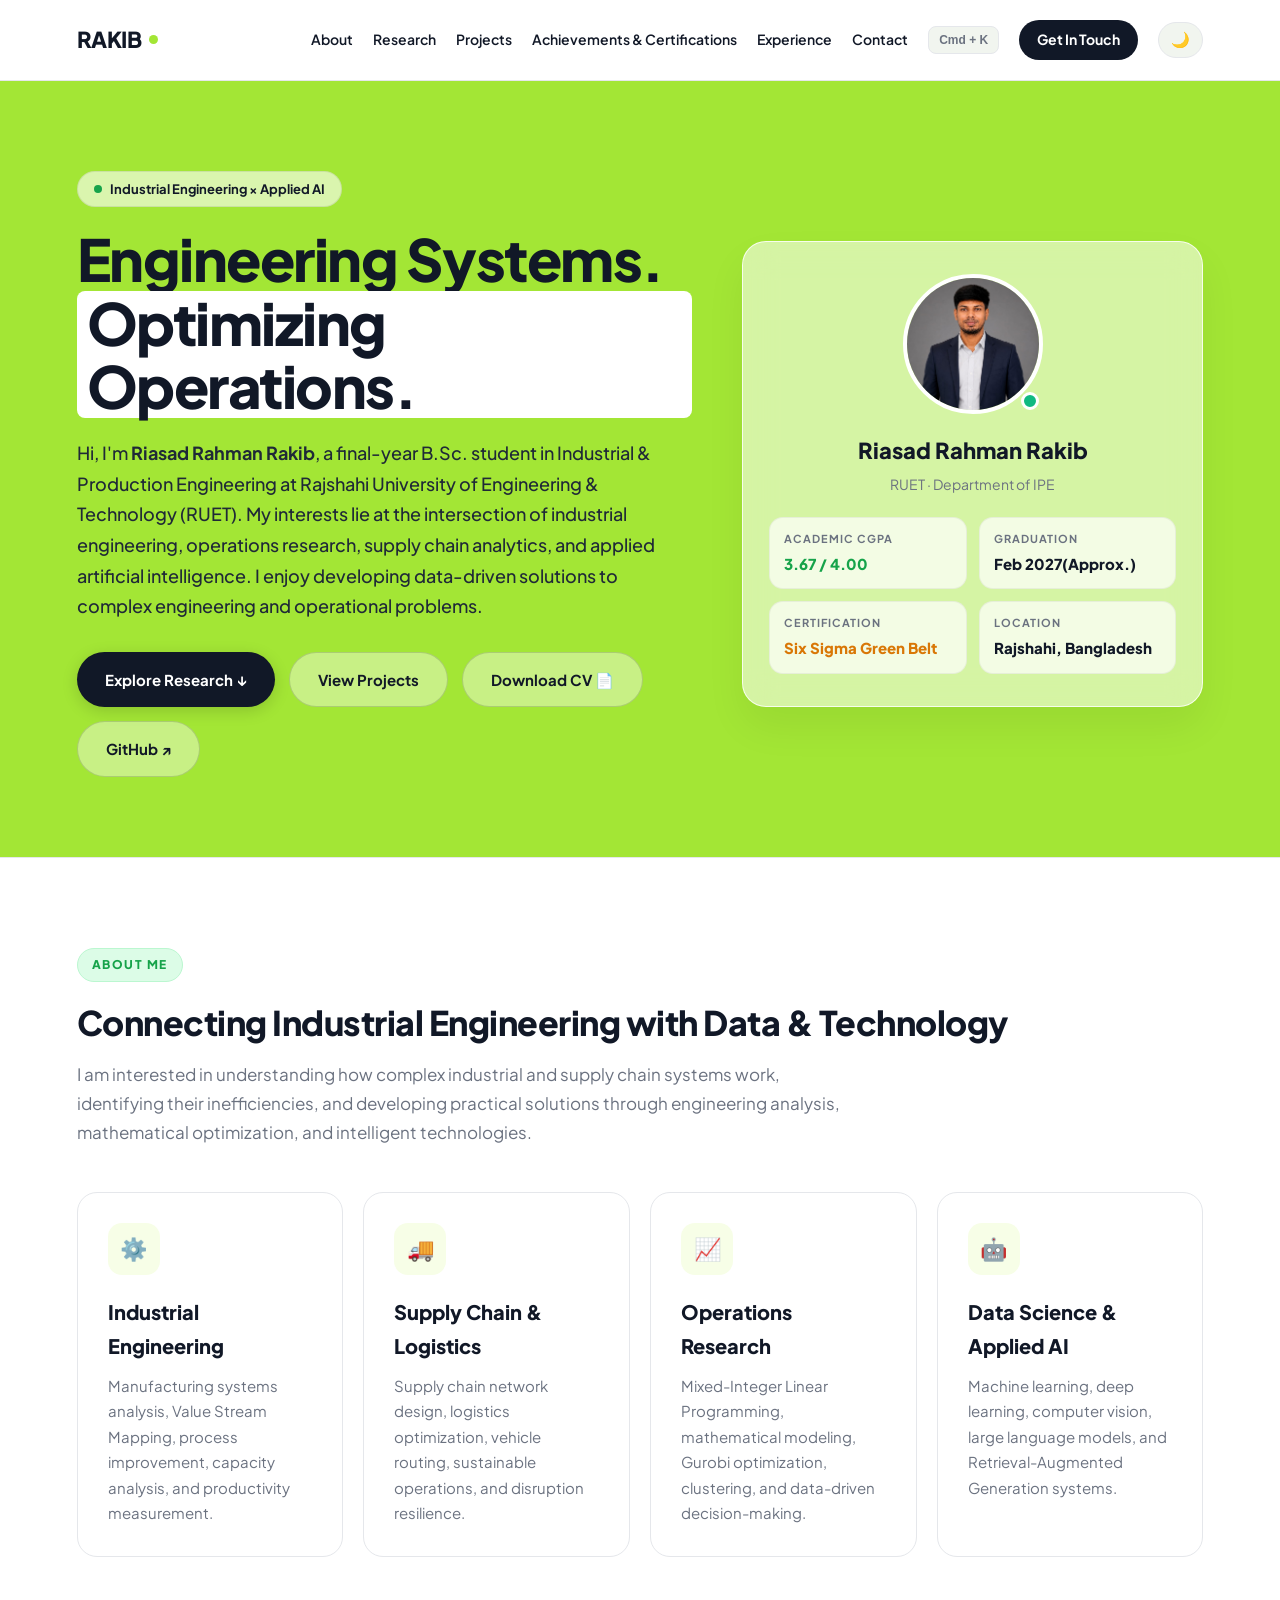
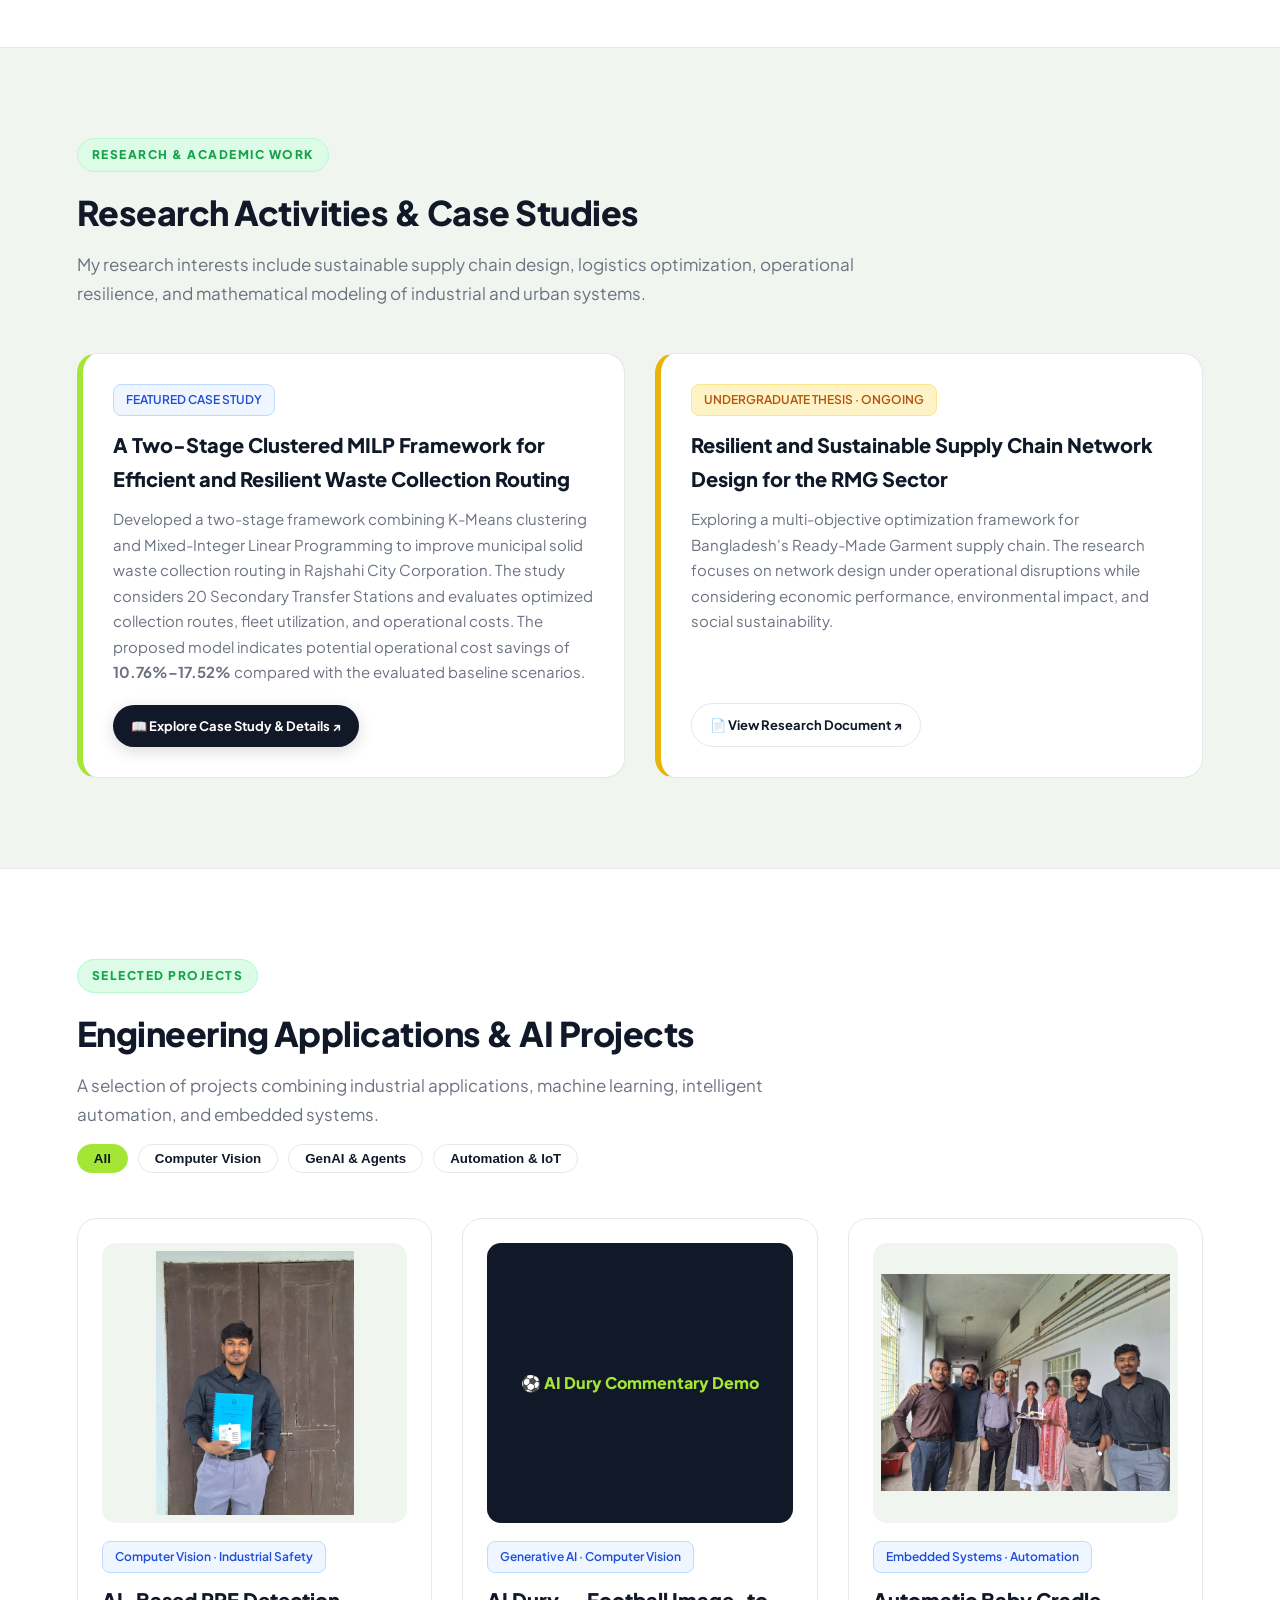
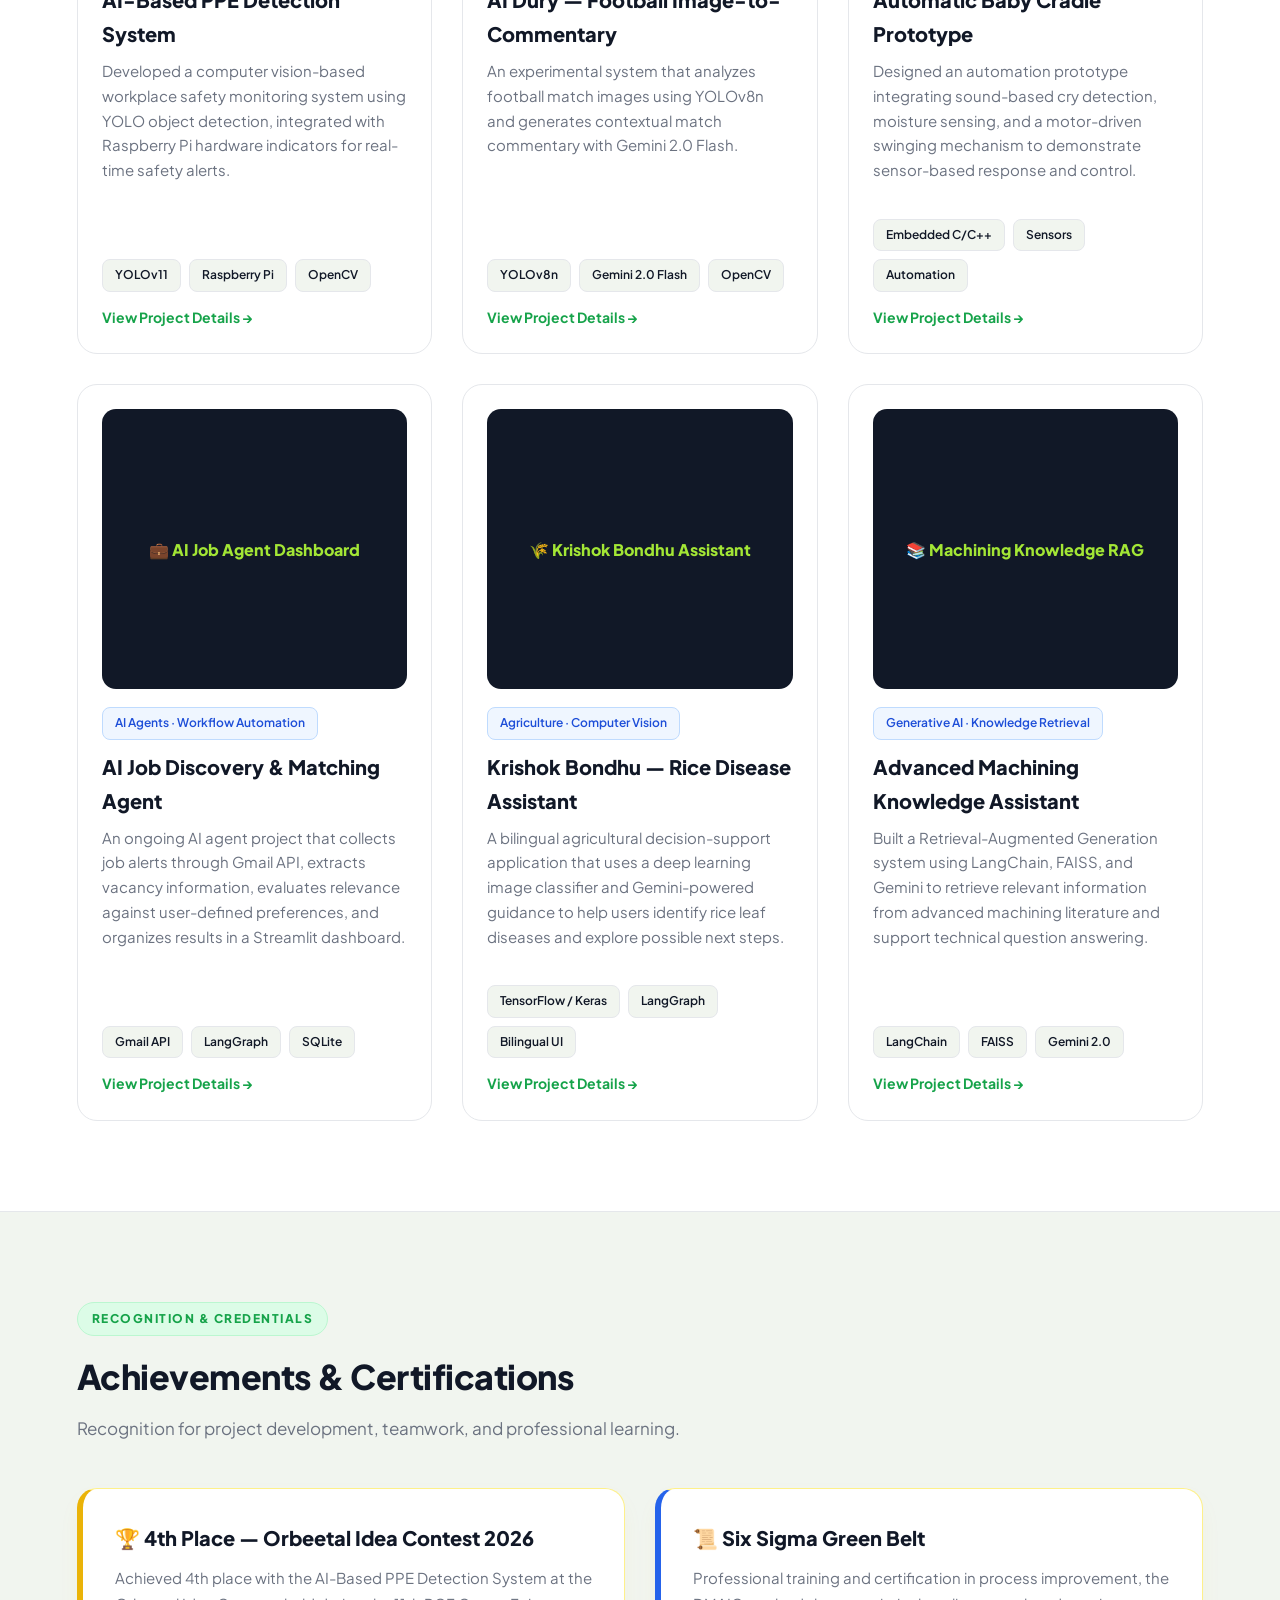
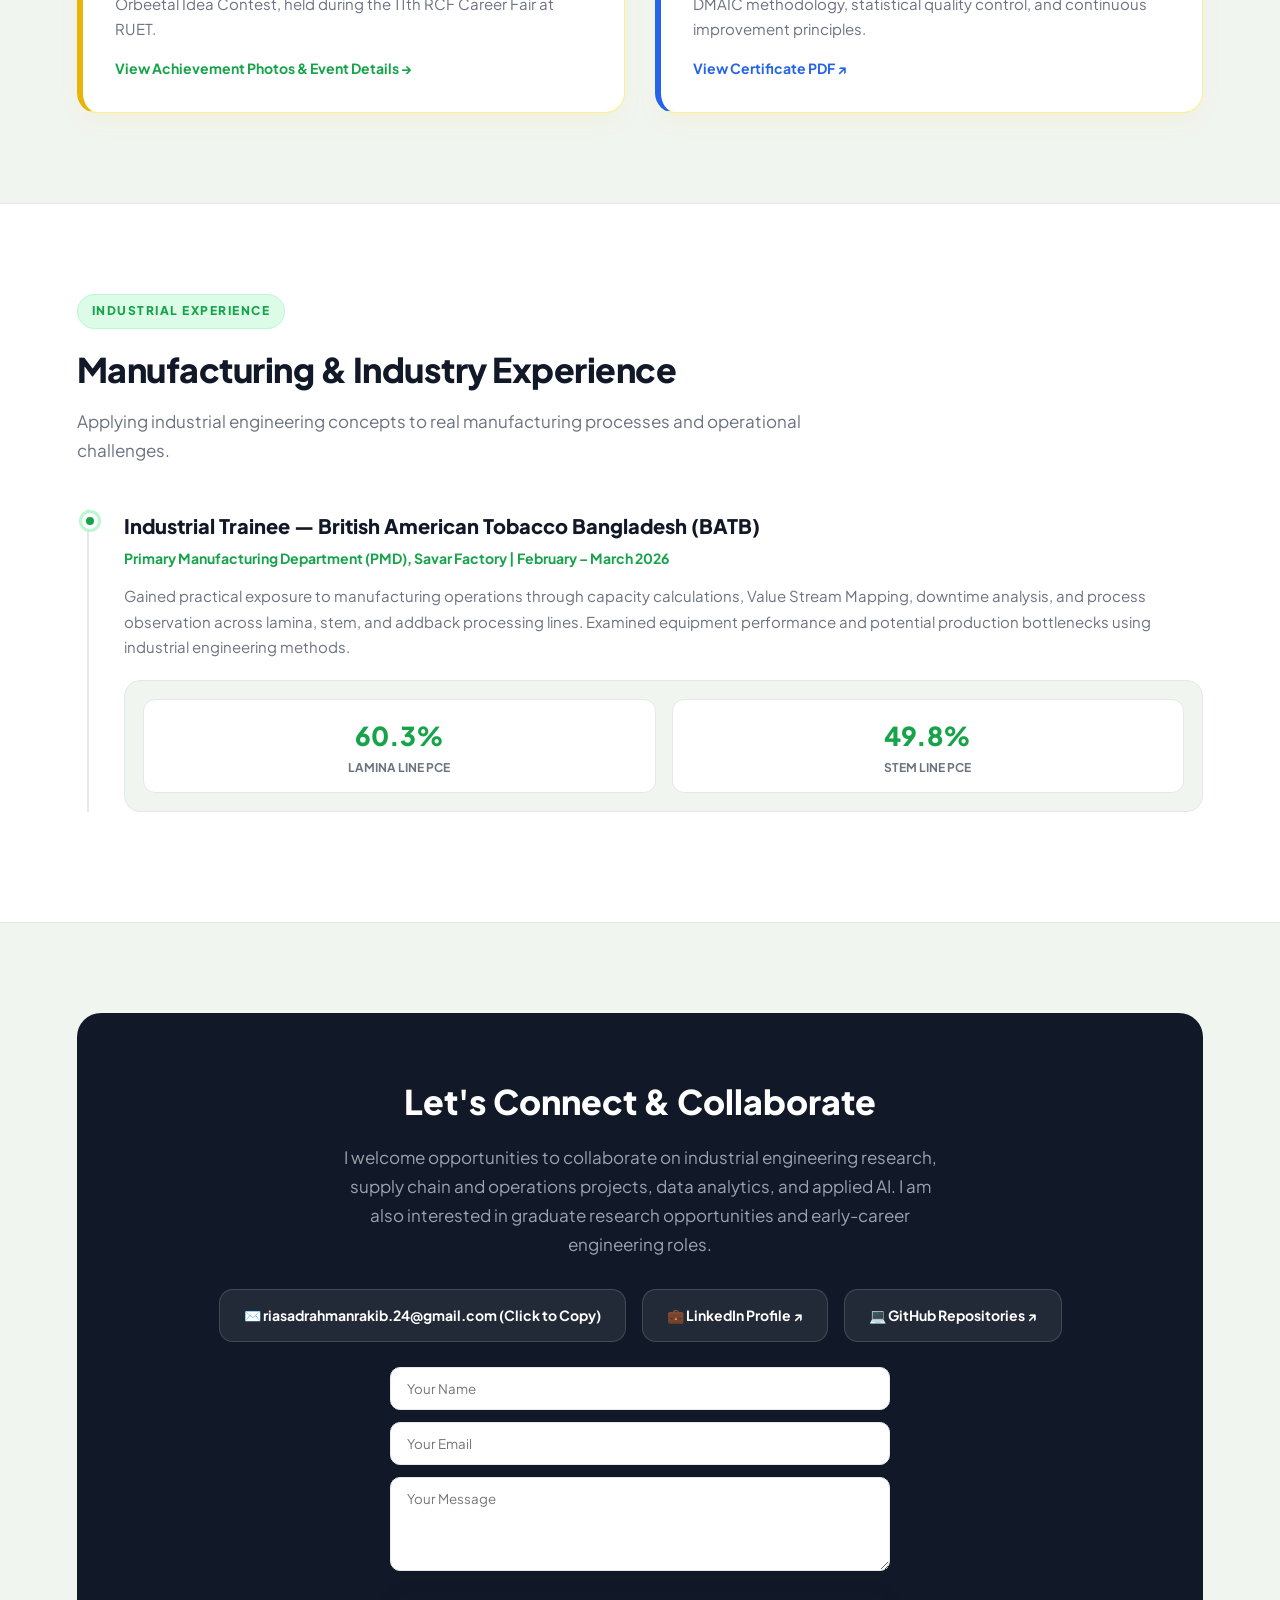
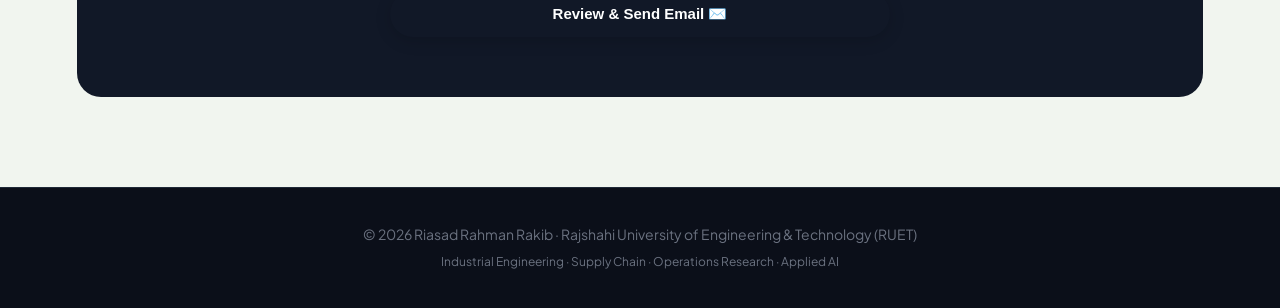
==== commit bdad9e6b: "image and video size fixed" ====
--- a/index.html
+++ b/index.html
@@ -248,7 +248,7 @@
     </div>
 
     <div class="rp-grid-2">
-      <a class="rp-achievement-card" href="acheivement/index.html">
+      <a class="rp-achievement-card" href="achivement/index.html">
         <h3>🏆 4th Place — Orbeetal Idea Contest 2026</h3>
         <p>Achieved 4th place with the AI-Based PPE Detection System at the Orbeetal Idea Contest, held during the 11th RCF Career Fair at RUET.</p>
         <div style="margin-top: 15px; font-weight: 700; color: #16A34A; font-size: 14px;">View Achievement Photos &amp; Event Details →</div>
--- a/style.css
+++ b/style.css
@@ -226,7 +226,7 @@
   color: var(--text-main);
 }
 
-/* PROFILE CARD */
+/* PROFILE CARD & AVATAR */
 .rp-profile-card {
   background: rgba(255, 255, 255, 0.55);
   backdrop-filter: blur(16px);
@@ -239,8 +239,8 @@
 }
 .rp-avatar-wrapper {
   position: relative;
-  width: 130px;
-  height: 130px;
+  width: 140px;
+  height: 140px;
   margin: 0 auto 18px;
 }
 .rp-avatar {
@@ -248,13 +248,13 @@
   height: 100%;
   border-radius: 50%;
   object-fit: cover;
-  border: 3px solid #FFFFFF;
+  border: 4px solid #FFFFFF;
 }
 .rp-status-badge {
   position: absolute;
   bottom: 4px; right: 4px;
   background: #10B981;
-  width: 16px; height: 16px;
+  width: 18px; height: 18px;
   border-radius: 50%;
   border: 3px solid #FFFFFF;
 }
@@ -336,12 +336,24 @@
 .rp-chip.blue { background: #EFF6FF; color: #1D4ED8; border-color: #BFDBFE; }
 .rp-chip.amber { background: #FEF3C7; color: #B45309; border-color: #FDE68A; }
 
-/* PROJECT SHOWCASE CARDS */
+/* GENERAL STANDARD IMAGES (LARGE & UNCROPPED) */
+img.rp-standard-img,
+.rp-standard-img {
+  width: 100%;
+  height: 340px;
+  object-fit: contain;
+  background: var(--surface-alt);
+  border-radius: 14px;
+  border: 1px solid var(--border-color);
+  padding: 8px;
+}
+
+/* PROJECT SHOWCASE CARDS & THUMBNAILS (LARGE & UNCROPPED) */
 .rp-project-showcase {
   background: var(--surface-color);
   border: 1px solid var(--border-color);
   border-radius: 20px;
-  padding: 26px;
+  padding: 24px;
   transition: transform 0.1s ease-out, border-color 0.3s ease, box-shadow 0.3s ease;
   display: flex;
   flex-direction: column;
@@ -356,11 +368,13 @@
 }
 .rp-proj-thumb {
   width: 100%;
-  aspect-ratio: 16 / 10;
-  object-fit: cover;
-  border-radius: 14px;
-  background: var(--surface-alt);
+  height: 280px;
+  object-fit: contain;
+  background: var(--surface-alt);
+  border-radius: 14px;
   margin-bottom: 18px;
+  padding: 8px;
+  cursor: zoom-in;
 }
 .rp-proj-placeholder {
   background: #111827;
@@ -368,17 +382,35 @@
   display: flex;
   align-items: center;
   justify-content: center;
-  aspect-ratio: 16 / 10;
+  height: 280px;
   margin-bottom: 18px;
   color: #A3E635;
   font-weight: 800;
-  font-size: 15px;
+  font-size: 16px;
+  text-align: center;
+  padding: 0 15px;
 }
 .rp-project-showcase h3 { font-size: 20px; color: var(--text-main); font-weight: 800; margin-top: 10px; }
 .rp-project-showcase p { color: var(--text-muted); font-size: 15px; line-height: 1.65; flex-grow: 1; margin-top: 8px; margin-bottom: 16px; }
 .rp-proj-link { margin-top: 14px; font-weight: 700; color: #16A34A; font-size: 14px; }
 
-/* ACHIEVEMENTS */
+/* UNIFORM VIDEO STYLING (LARGE & UNCROPPED) */
+video, .rp-video-container {
+  width: 100%;
+  height: 340px;
+  object-fit: contain;
+  background: var(--surface-alt);
+  border-radius: 14px;
+  border: 1px solid var(--border-color);
+  outline: none;
+}
+.rp-project-showcase video {
+  height: 280px;
+  margin-bottom: 18px;
+  border-radius: 14px;
+}
+
+/* ACHIEVEMENTS CARDS & IMAGE GRID (LARGE & UNCROPPED) */
 .rp-achievement-card {
   background: var(--surface-color);
   border: 1px solid #FEF08A;
@@ -397,6 +429,30 @@
 }
 .rp-achievement-card h3 { font-size: 20px; color: var(--text-main); font-weight: 800; margin-bottom: 10px; }
 .rp-achievement-card p { color: var(--text-muted); font-size: 15px; margin: 0; line-height: 1.7; }
+
+.achievement-img-grid {
+  display: grid;
+  grid-template-columns: repeat(auto-fit, minmax(360px, 1fr));
+  gap: 25px;
+  margin-top: 25px;
+}
+.achievement-img-grid img,
+.achievement-img-grid video {
+  width: 100%;
+  height: 360px;
+  object-fit: contain;
+  background: var(--surface-alt);
+  border-radius: 14px;
+  border: 1px solid var(--border-color);
+  padding: 8px;
+  cursor: zoom-in;
+  transition: transform 0.2s ease, box-shadow 0.2s ease;
+}
+.achievement-img-grid img:hover,
+.achievement-img-grid video:hover {
+  transform: translateY(-3px);
+  box-shadow: var(--card-shadow);
+}
 
 /* EXPERIENCE TIMELINE */
 .rp-timeline {
@@ -487,9 +543,11 @@
   align-items: center; justify-content: center;
 }
 .rp-lightbox.active { display: flex; }
-.rp-lightbox img {
+.rp-lightbox img,
+.rp-lightbox video {
   max-width: 90%;
   max-height: 85vh;
+  object-fit: contain;
   border-radius: 12px;
   border: 2px solid rgba(255,255,255,0.2);
 }
@@ -698,11 +756,14 @@
   .rp-hero { grid-template-columns: 1fr; gap: 40px; text-align: center; }
   .rp-btn-group { justify-content: center; }
   .rp-grid-2, .rp-grid-3, .rp-grid-4 { grid-template-columns: 1fr; }
+  .achievement-img-grid { grid-template-columns: 1fr; }
 }
 
 @media (max-width: 768px) {
   .rp-nav { flex-direction: column; gap: 15px; }
   .rp-links { flex-wrap: wrap; justify-content: center; gap: 14px; }
   .rp-pce-comparison { grid-template-columns: 1fr; }
-  .rp-standard-img { height: 260px; }
+  img.rp-standard-img, .rp-standard-img, video, .rp-video-container { height: 260px; }
+  .rp-proj-thumb, .rp-proj-placeholder, .rp-project-showcase video { height: 220px; }
+  .achievement-img-grid img, .achievement-img-grid video { height: 260px; }
 }
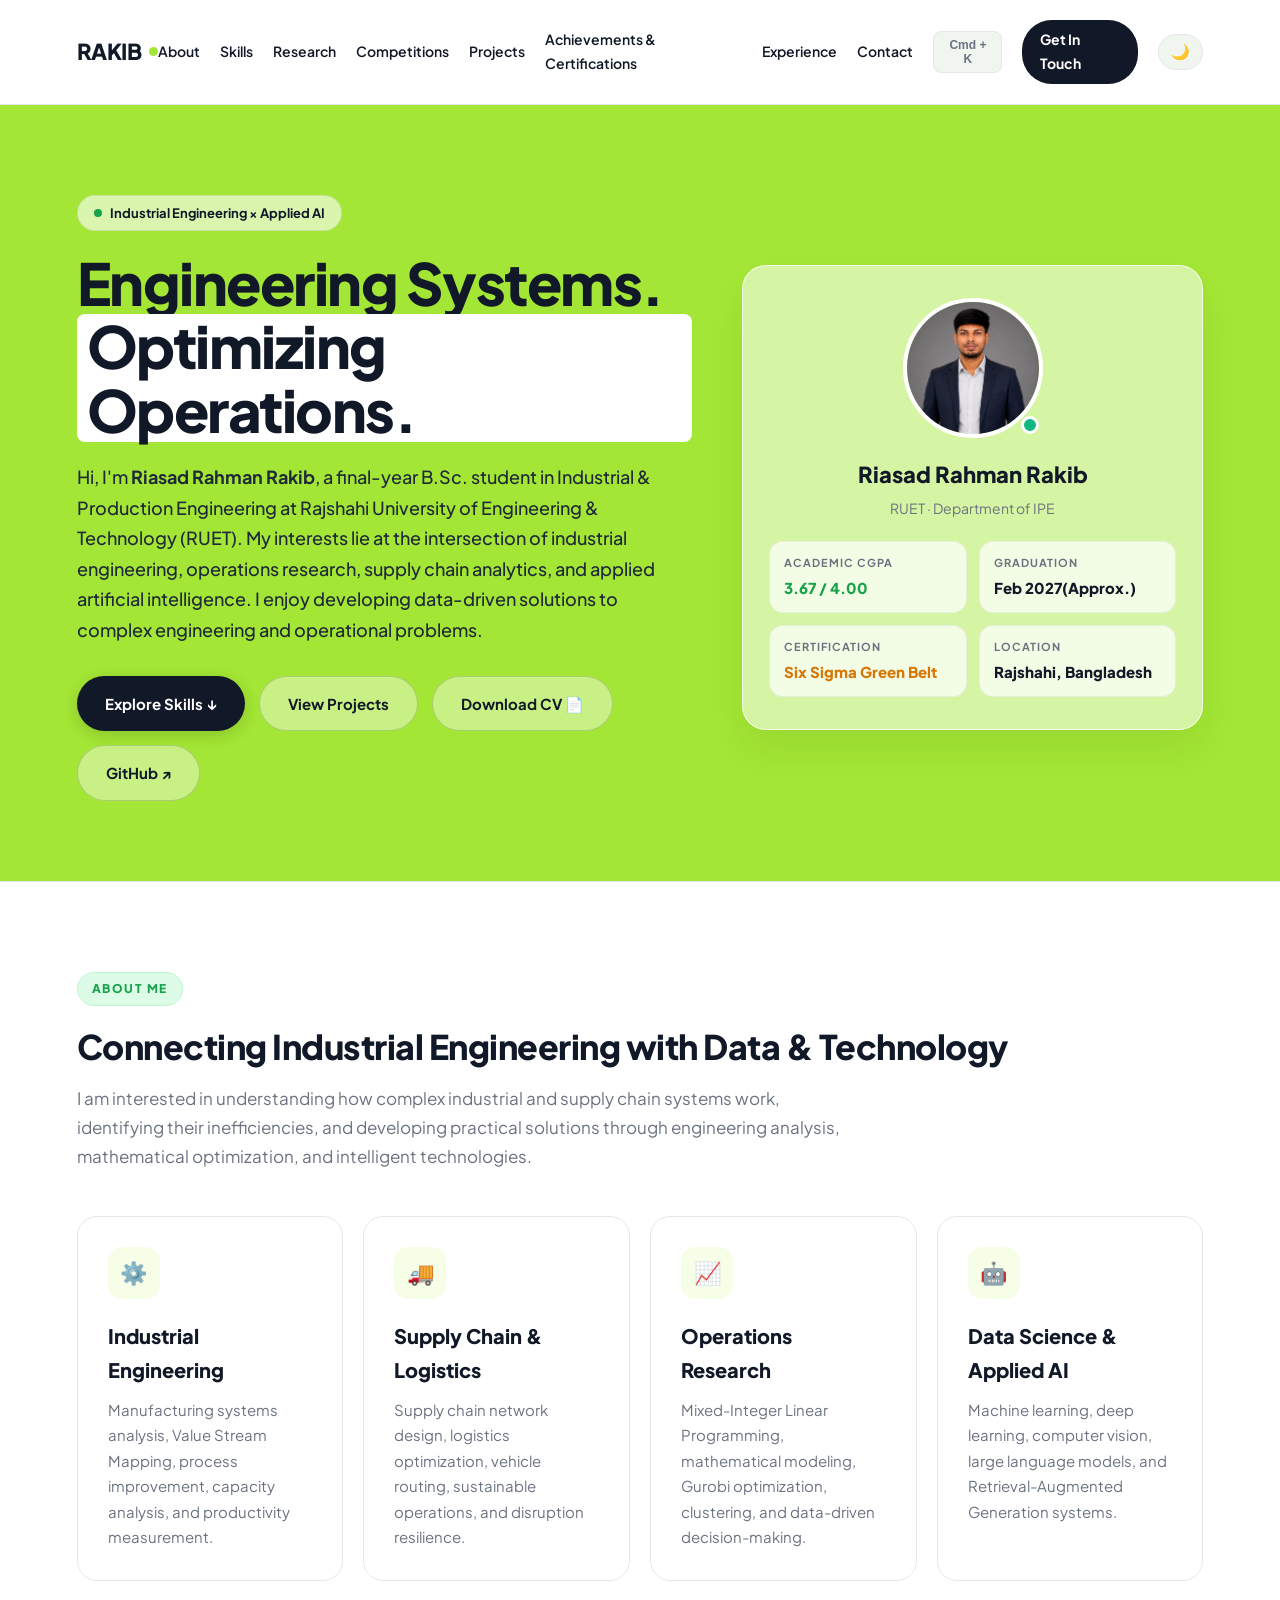
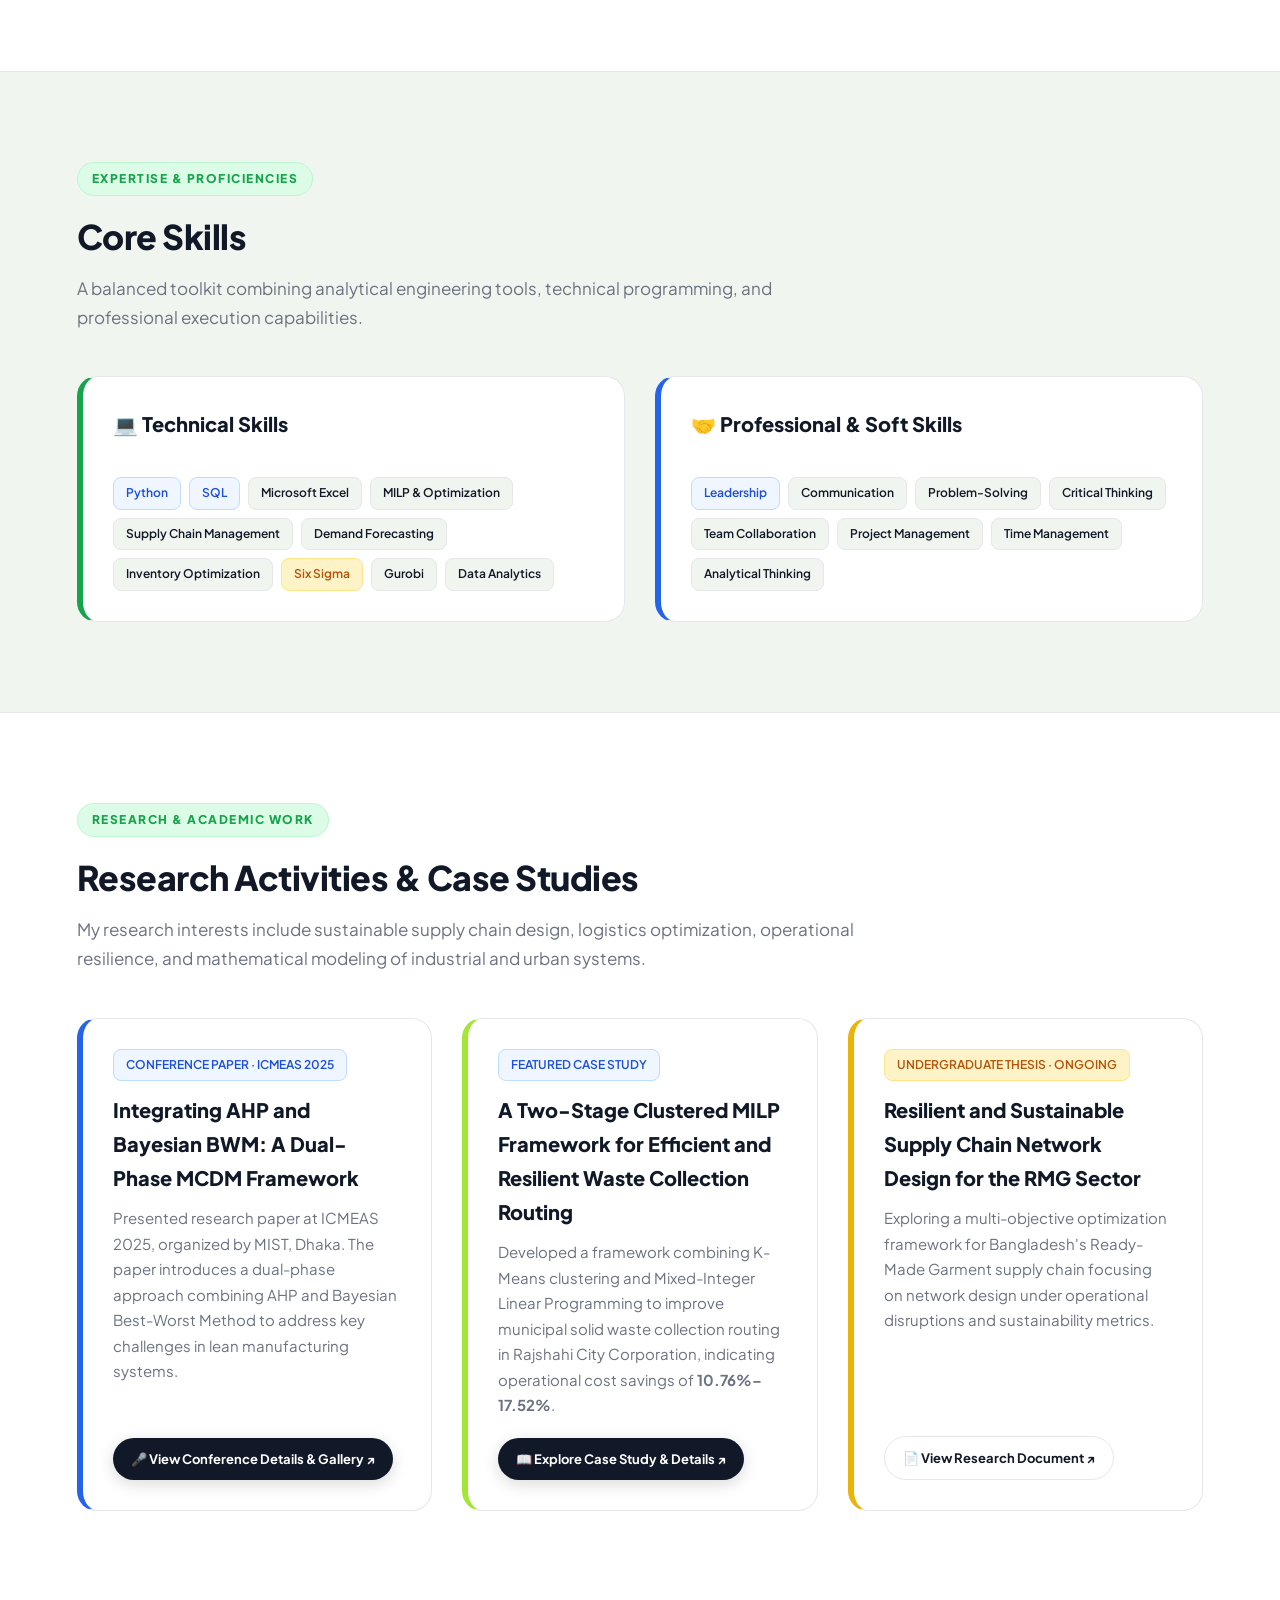
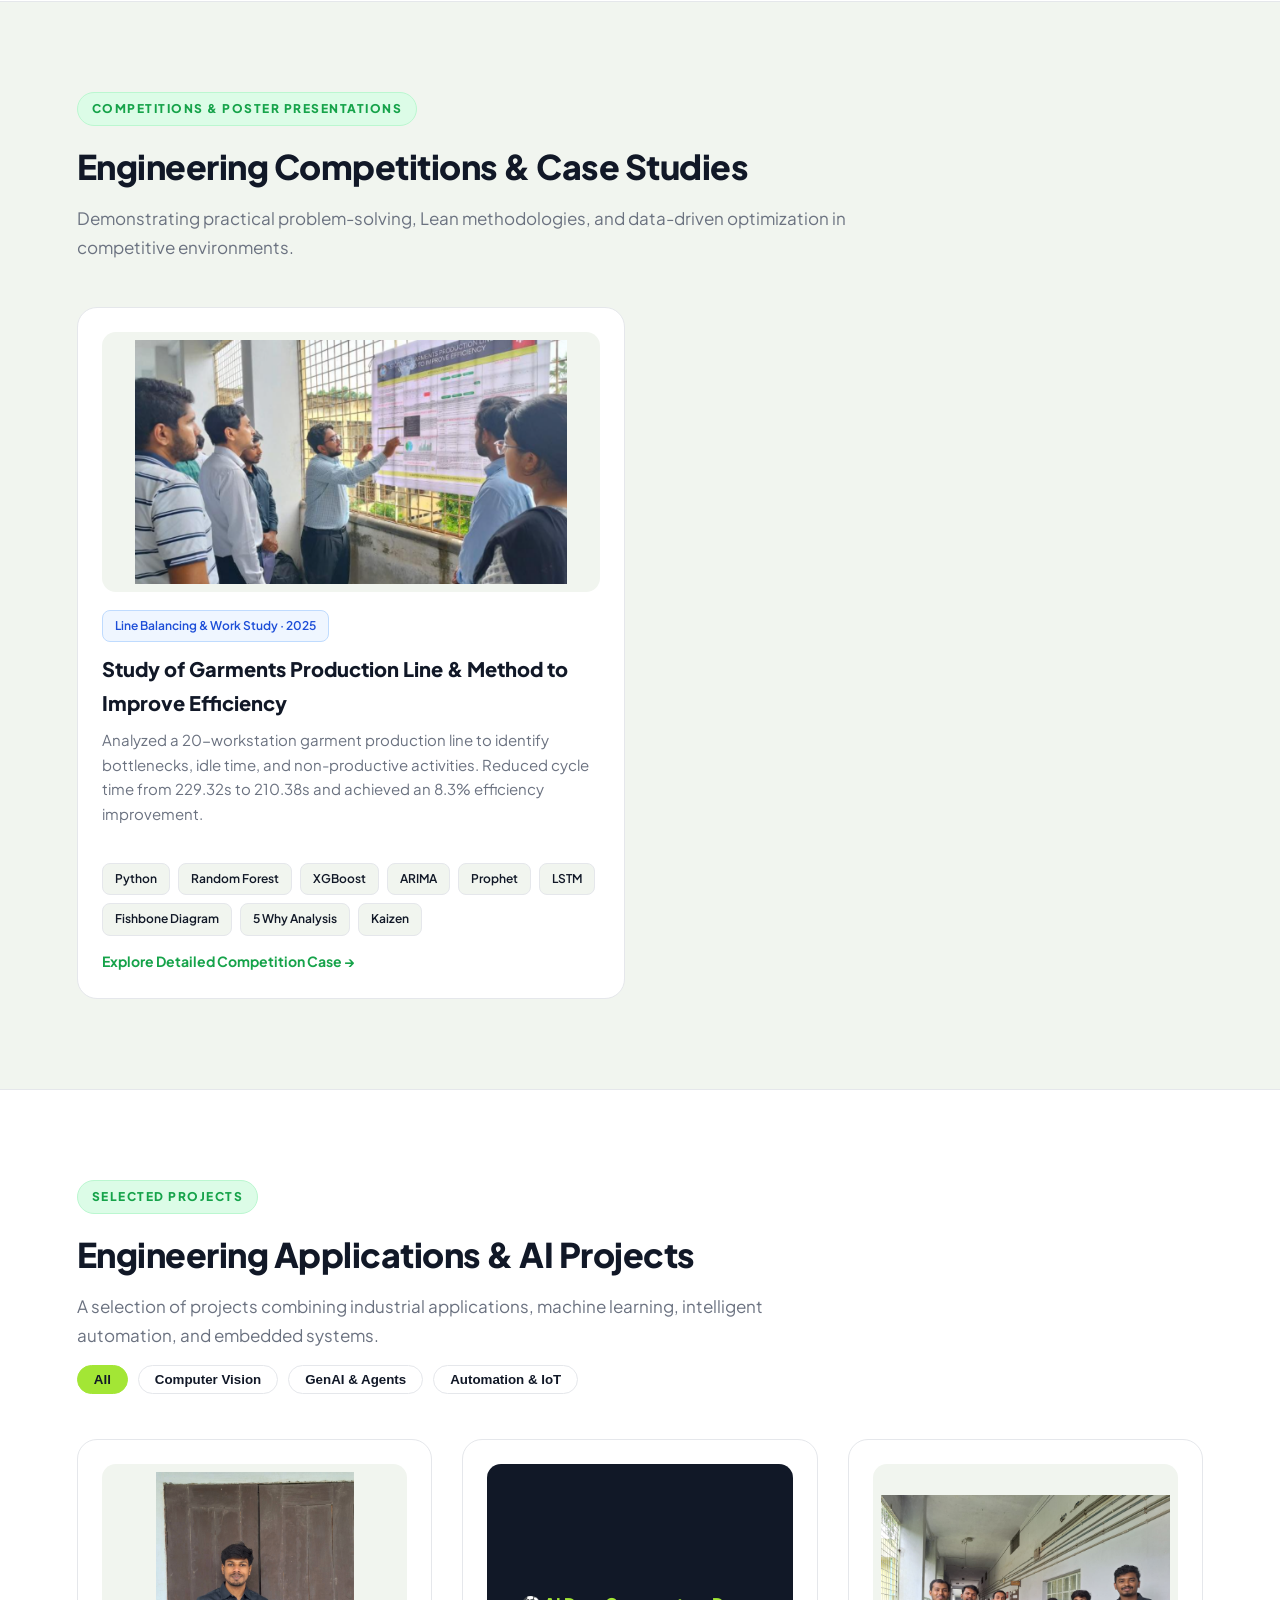
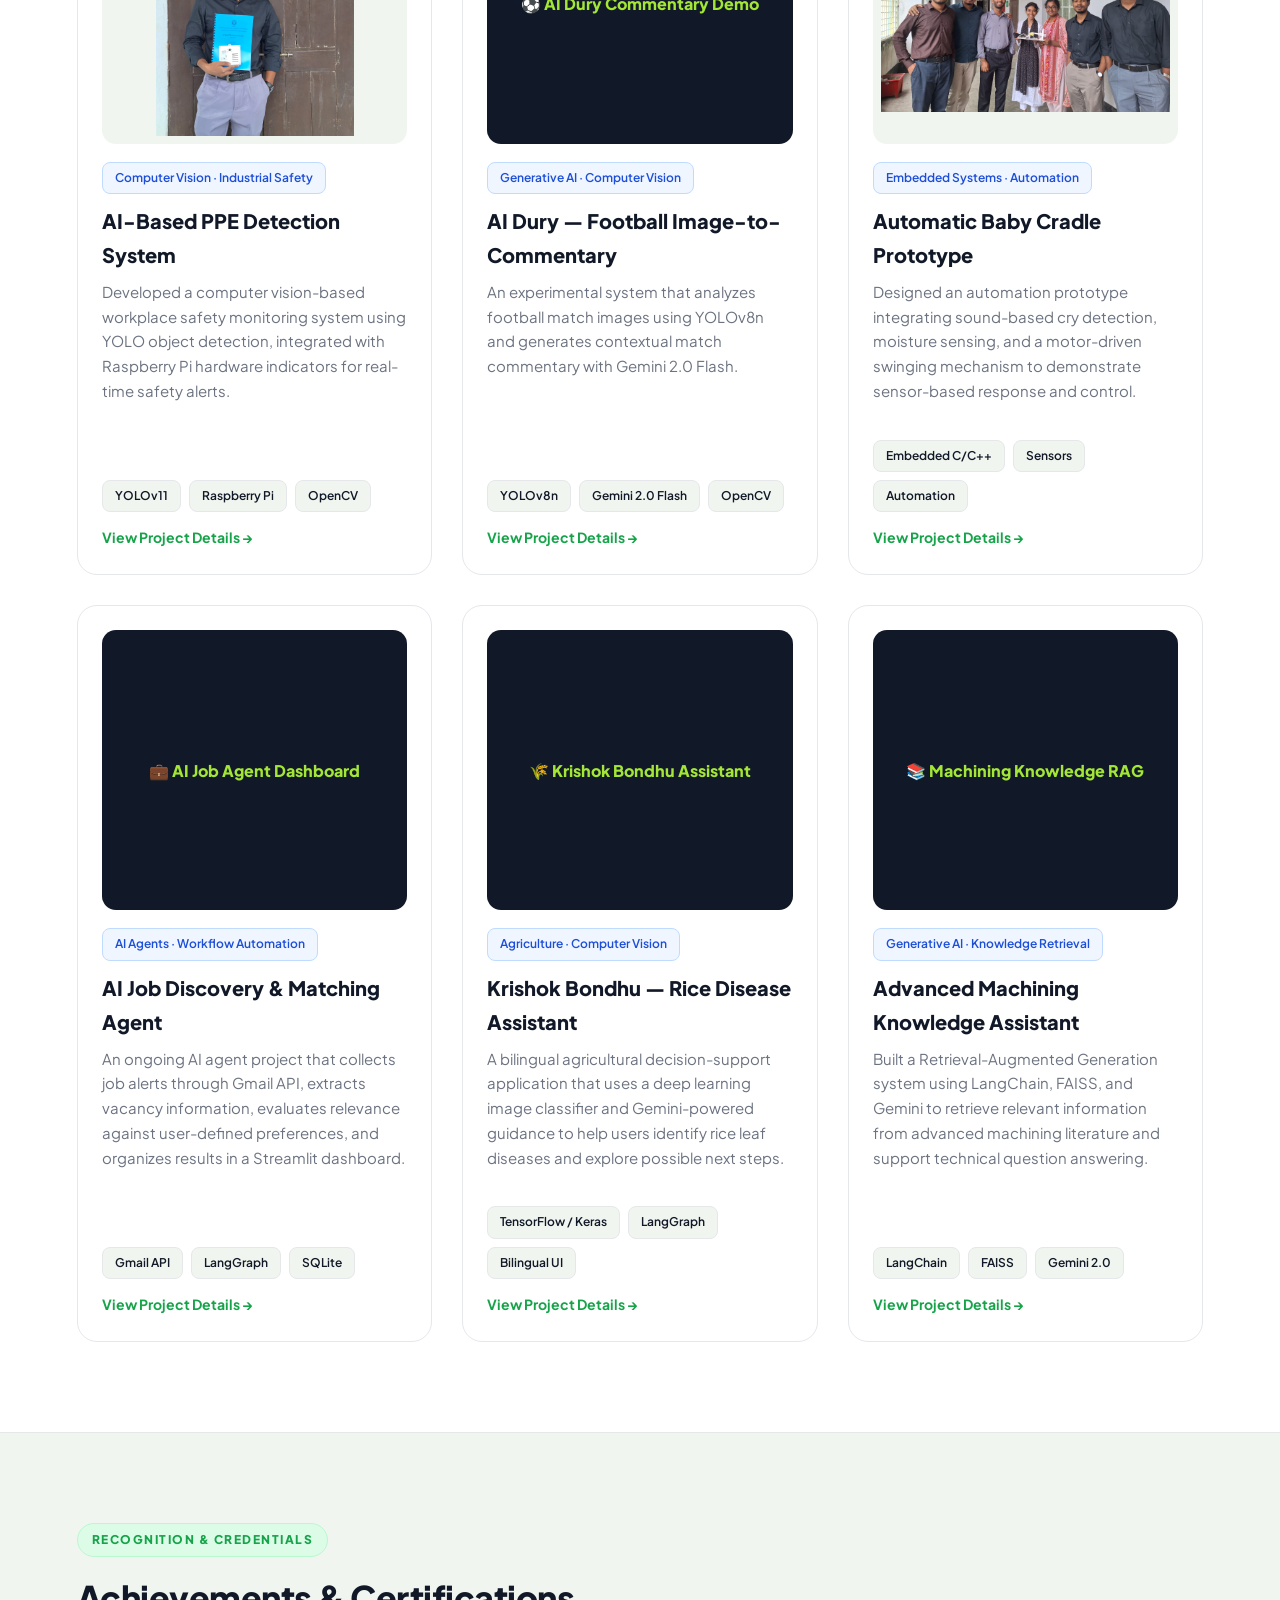
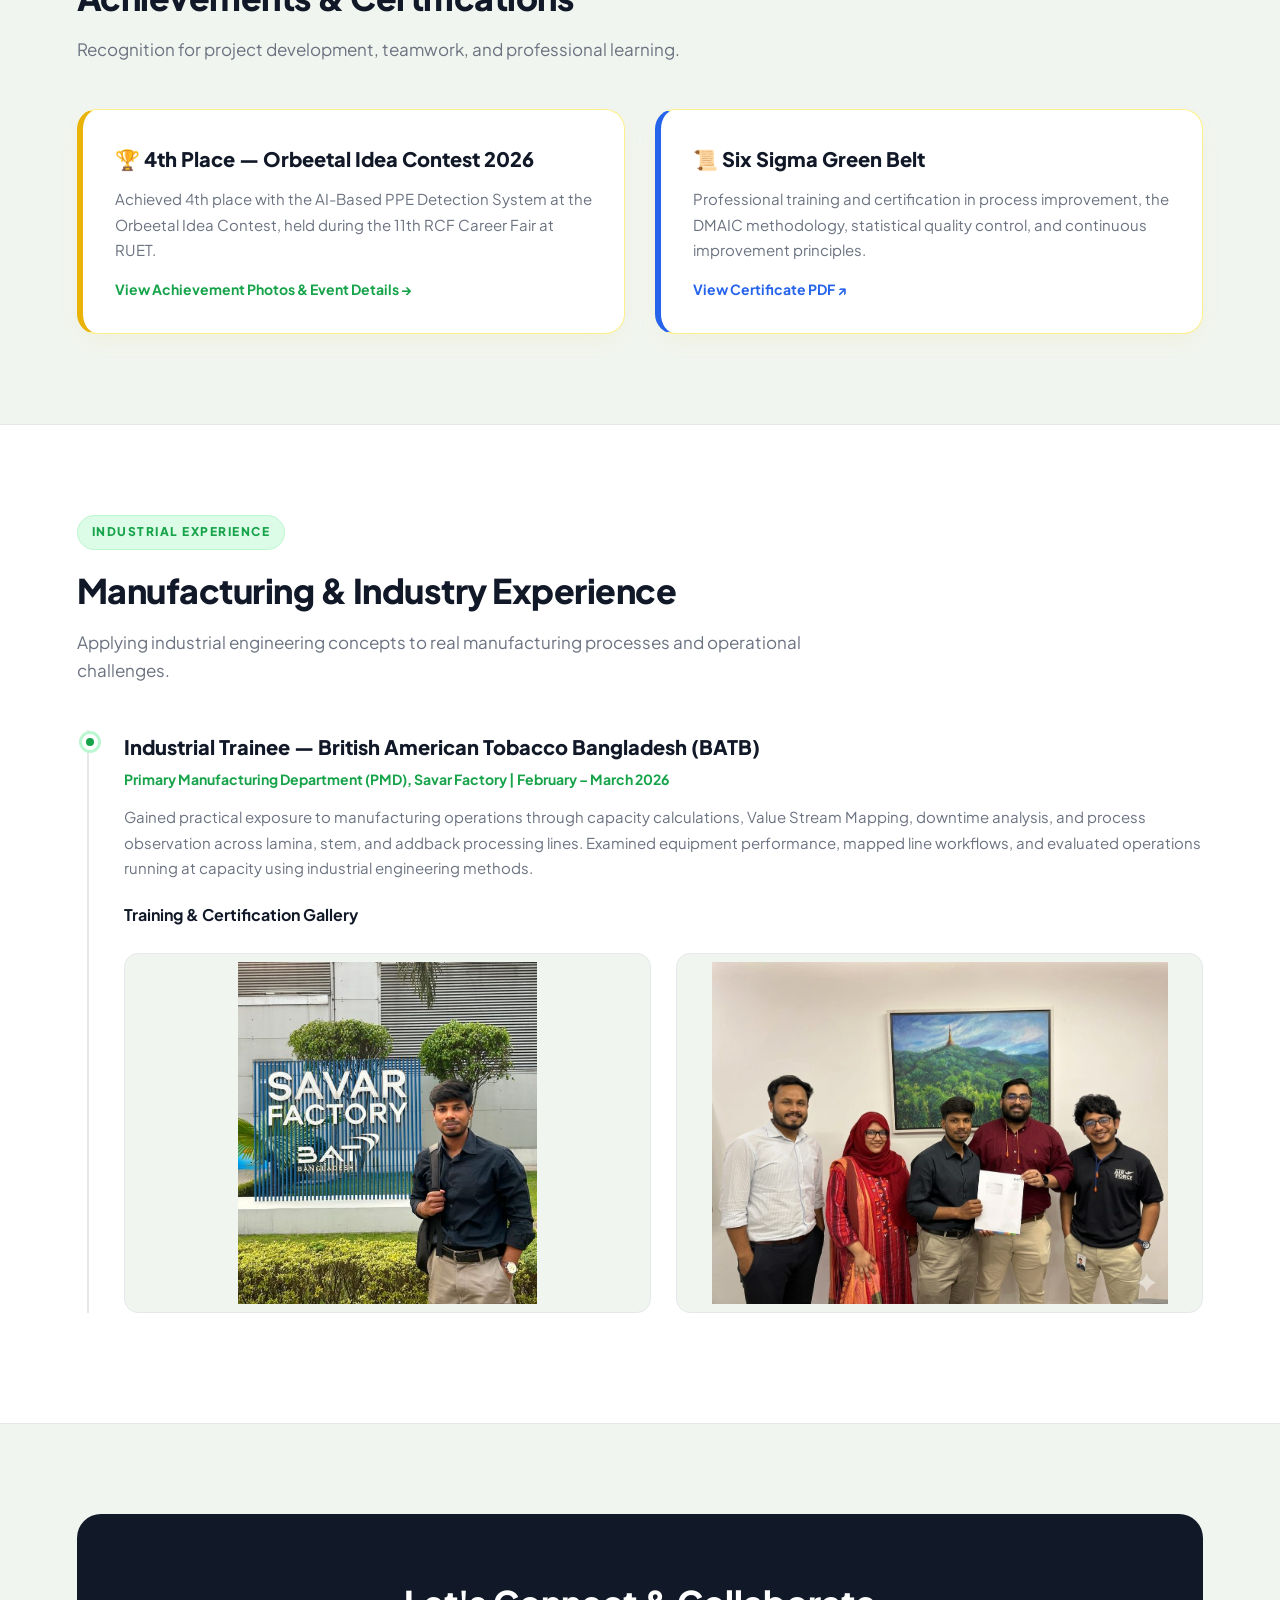
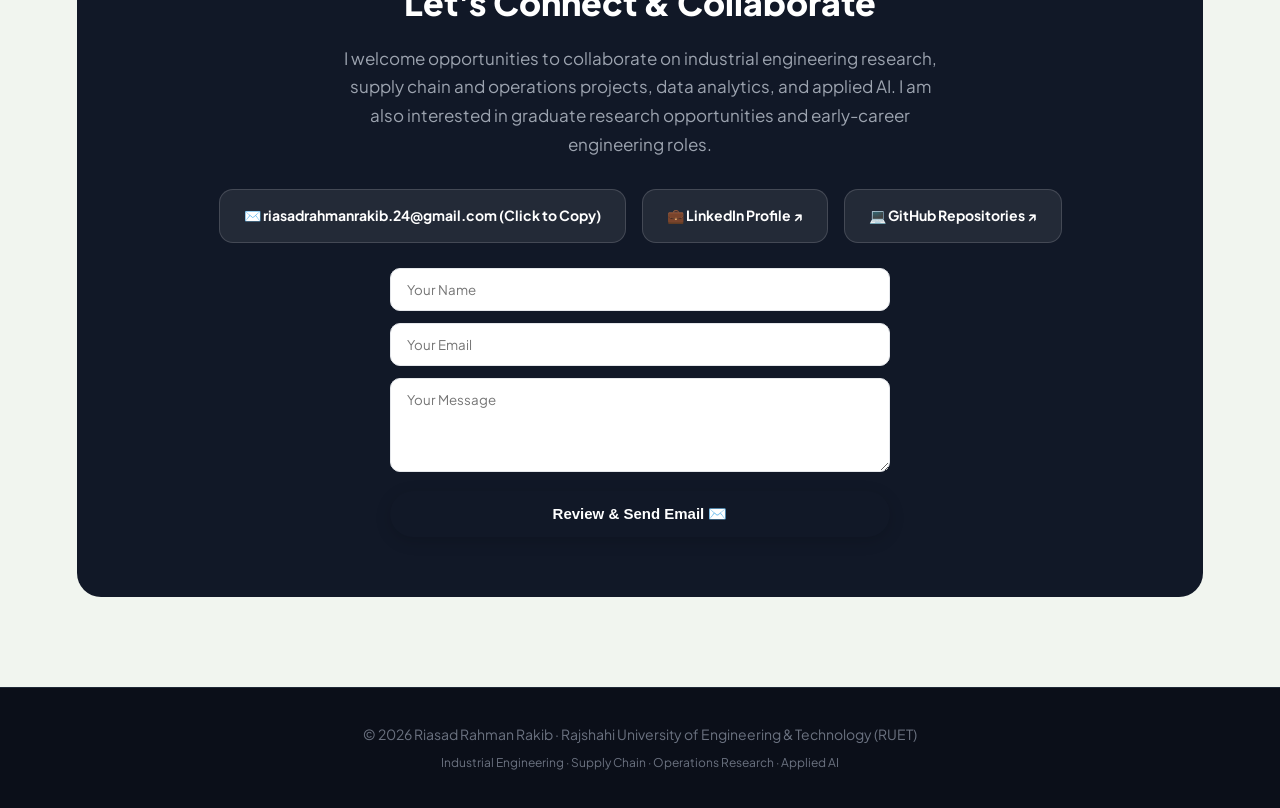
==== commit 89169ee3: "skill section and attachment section are fixed" ====
--- a/index.html
+++ b/index.html
@@ -25,7 +25,9 @@
     <a class="rp-brand" href="#rp-home">RAKIB<span class="dot"></span></a>
     <div class="rp-links">
       <a href="#rp-about">About</a>
+      <a href="#rp-skills">Skills</a>
       <a href="#rp-research">Research</a>
+      <a href="#rp-competitions">Competitions</a>
       <a href="#rp-projects">Projects</a>
       <a href="#rp-achievements">Achievements &amp; Certifications</a>
       <a href="#rp-experience">Experience</a>
@@ -46,7 +48,7 @@
         Hi, I'm <strong>Riasad Rahman Rakib</strong>, a final-year B.Sc. student in Industrial &amp; Production Engineering at Rajshahi University of Engineering &amp; Technology (RUET). My interests lie at the intersection of industrial engineering, operations research, supply chain analytics, and applied artificial intelligence. I enjoy developing data-driven solutions to complex engineering and operational problems.
       </p>
       <div class="rp-btn-group">
-        <a class="rp-btn rp-btn-primary" style="color: #FFFFFF !important;" href="#rp-research">Explore Research ↓</a>
+        <a class="rp-btn rp-btn-primary" style="color: #FFFFFF !important;" href="#rp-skills">Explore Skills ↓</a>
         <a class="rp-btn rp-btn-outline" href="#rp-projects">View Projects</a>
         <a class="rp-btn rp-btn-outline" href="assets/Riasad_Rahman_Rakib_CV.pdf" download="Riasad_Rahman_Rakib_CV.pdf">Download CV 📄</a>
         <a class="rp-btn rp-btn-outline" href="https://github.com/R-Rakib" target="_blank" rel="noopener noreferrer">GitHub ↗</a>
@@ -115,8 +117,51 @@
     </div>
   </section>
 
+  <!-- SKILLS SECTION -->
+  <section class="rp-section" id="rp-skills" style="background:var(--surface-alt);">
+    <div class="rp-section-header">
+      <span class="rp-section-tag">Expertise &amp; Proficiencies</span>
+      <h2 class="rp-section-title">Core Skills</h2>
+      <p class="rp-section-subtitle">A balanced toolkit combining analytical engineering tools, technical programming, and professional execution capabilities.</p>
+    </div>
+
+    <div class="rp-grid-2">
+      <!-- Technical Skills Card -->
+      <div class="rp-card" style="border-left: 6px solid #16A34A;">
+        <h3 style="margin-bottom: 16px;">💻 Technical Skills</h3>
+        <div class="rp-chips">
+          <span class="rp-chip blue">Python</span>
+          <span class="rp-chip blue">SQL</span>
+          <span class="rp-chip">Microsoft Excel</span>
+          <span class="rp-chip">MILP &amp; Optimization</span>
+          <span class="rp-chip">Supply Chain Management</span>
+          <span class="rp-chip">Demand Forecasting</span>
+          <span class="rp-chip">Inventory Optimization</span>
+          <span class="rp-chip amber">Six Sigma</span>
+          <span class="rp-chip">Gurobi</span>
+          <span class="rp-chip">Data Analytics</span>
+        </div>
+      </div>
+
+      <!-- Professional & Soft Skills Card -->
+      <div class="rp-card" style="border-left: 6px solid #2563EB;">
+        <h3 style="margin-bottom: 16px;">🤝 Professional &amp; Soft Skills</h3>
+        <div class="rp-chips">
+          <span class="rp-chip blue">Leadership</span>
+          <span class="rp-chip">Communication</span>
+          <span class="rp-chip">Problem-Solving</span>
+          <span class="rp-chip">Critical Thinking</span>
+          <span class="rp-chip">Team Collaboration</span>
+          <span class="rp-chip">Project Management</span>
+          <span class="rp-chip">Time Management</span>
+          <span class="rp-chip">Analytical Thinking</span>
+        </div>
+      </div>
+    </div>
+  </section>
+
   <!-- RESEARCH SECTION -->
-  <section class="rp-section" id="rp-research" style="background:var(--surface-alt);">
+  <section class="rp-section" id="rp-research">
     <div class="rp-section-header">
       <span class="rp-section-tag">Research &amp; Academic Work</span>
       <h2 class="rp-section-title">Research Activities &amp; Case Studies</h2>
@@ -125,28 +170,74 @@
       </p>
     </div>
 
-    <div class="rp-grid-2">
+    <div class="rp-grid-3">
+      <!-- ICMEAS 2025 Conference Paper -->
+      <div class="rp-card" style="border-left: 6px solid #2563EB;">
+        <span class="rp-chip blue" style="align-self: flex-start;">CONFERENCE PAPER · ICMEAS 2025</span>
+        <h3 style="margin-top:12px;">Integrating AHP and Bayesian BWM: A Dual-Phase MCDM Framework</h3>
+        <p>
+          Presented research paper at ICMEAS 2025, organized by MIST, Dhaka. The paper introduces a dual-phase approach combining AHP and Bayesian Best-Worst Method to address key challenges in lean manufacturing systems.
+        </p>
+        <div class="rp-chips" style="margin-top: 20px;">
+          <a class="rp-btn rp-btn-primary" style="padding: 10px 18px; font-size: 13px; color: #FFFFFF !important;" href="reserach/icmeas/index.html">🎤 View Conference Details &amp; Gallery ↗</a>
+        </div>
+      </div>
+
+      <!-- Featured Case Study -->
       <div class="rp-card" style="border-left: 6px solid #A3E635;">
         <span class="rp-chip blue" style="align-self: flex-start;">FEATURED CASE STUDY</span>
         <h3 style="margin-top:12px;">A Two-Stage Clustered MILP Framework for Efficient and Resilient Waste Collection Routing</h3>
         <p>
-          Developed a two-stage framework combining K-Means clustering and Mixed-Integer Linear Programming to improve municipal solid waste collection routing in Rajshahi City Corporation. The study considers 20 Secondary Transfer Stations and evaluates optimized collection routes, fleet utilization, and operational costs. The proposed model indicates potential operational cost savings of <strong>10.76%–17.52%</strong> compared with the evaluated baseline scenarios.
+          Developed a framework combining K-Means clustering and Mixed-Integer Linear Programming to improve municipal solid waste collection routing in Rajshahi City Corporation, indicating operational cost savings of <strong>10.76%–17.52%</strong>.
         </p>
         <div class="rp-chips" style="margin-top: 20px;">
           <a class="rp-btn rp-btn-primary" style="padding: 10px 18px; font-size: 13px; color: #FFFFFF !important;" href="reserach/case study/index.html">📖 Explore Case Study &amp; Details ↗</a>
         </div>
       </div>
 
+      <!-- Undergraduate Thesis -->
       <div class="rp-card" style="border-left: 6px solid #EAB308;">
         <span class="rp-chip amber" style="align-self: flex-start;">UNDERGRADUATE THESIS · ONGOING</span>
         <h3 style="margin-top:12px;">Resilient and Sustainable Supply Chain Network Design for the RMG Sector</h3>
         <p>
-          Exploring a multi-objective optimization framework for Bangladesh's Ready-Made Garment supply chain. The research focuses on network design under operational disruptions while considering economic performance, environmental impact, and social sustainability.
+          Exploring a multi-objective optimization framework for Bangladesh's Ready-Made Garment supply chain focusing on network design under operational disruptions and sustainability metrics.
         </p>
         <div class="rp-chips" style="margin-top: 20px;">
           <a class="rp-btn rp-btn-outline" style="padding: 10px 18px; font-size: 13px; color: var(--text-main); border-color: var(--border-color);" href="reserach/case study/Case Study Paper.pdf" target="_blank" rel="noopener noreferrer">📄 View Research Document ↗</a>
         </div>
       </div>
+    </div>
+  </section>
+
+  <!-- COMPETITIONS SECTION -->
+  <section class="rp-section" id="rp-competitions" style="background:var(--surface-alt);">
+    <div class="rp-section-header">
+      <span class="rp-section-tag">Competitions &amp; Poster Presentations</span>
+      <h2 class="rp-section-title">Engineering Competitions &amp; Case Studies</h2>
+      <p class="rp-section-subtitle">Demonstrating practical problem-solving, Lean methodologies, and data-driven optimization in competitive environments.</p>
+    </div>
+
+    <div class="rp-grid-2">
+      <!-- Garments Line Efficiency Competition Card -->
+      <a class="rp-project-showcase" href="competition/index.html">
+        <img alt="Garments Line Efficiency Study" class="rp-proj-thumb" loading="lazy" src="competition/line1.png" style="height: 260px;"[cite: 4, 5]>
+        <span class="rp-chip blue" style="align-self: flex-start;">Line Balancing &amp; Work Study · 2025</span>
+        <h3>Study of Garments Production Line &amp; Method to Improve Efficiency</h3>
+        <p>Analyzed a 20-workstation garment production line to identify bottlenecks, idle time, and non-productive activities. Reduced cycle time from 229.32s to 210.38s and achieved an 8.3% efficiency improvement.</p>
+        
+        <div class="rp-chips">
+          <span class="rp-chip">Python</span>
+          <span class="rp-chip">Random Forest</span>
+          <span class="rp-chip">XGBoost</span>
+          <span class="rp-chip">ARIMA</span>
+          <span class="rp-chip">Prophet</span>
+          <span class="rp-chip">LSTM</span>
+          <span class="rp-chip">Fishbone Diagram</span>
+          <span class="rp-chip">5 Why Analysis</span>
+          <span class="rp-chip">Kaizen</span>
+        </div>
+        <div class="rp-proj-link">Explore Detailed Competition Case →</div>
+      </a>
     </div>
   </section>
 
@@ -274,17 +365,16 @@
         <div class="rp-timeline-dot"></div>
         <div class="rp-timeline-role">Industrial Trainee — British American Tobacco Bangladesh (BATB)</div>
         <div class="rp-timeline-meta">Primary Manufacturing Department (PMD), Savar Factory | February – March 2026</div>
-        <p style="color: var(--text-muted); font-size: 15px;">
-          Gained practical exposure to manufacturing operations through capacity calculations, Value Stream Mapping, downtime analysis, and process observation across lamina, stem, and addback processing lines. Examined equipment performance and potential production bottlenecks using industrial engineering methods.
+        <p style="color: var(--text-muted); font-size: 15px; margin-bottom: 15px;">
+          Gained practical exposure to manufacturing operations through capacity calculations, Value Stream Mapping, downtime analysis, and process observation across lamina, stem, and addback processing lines. Examined equipment performance, mapped line workflows, and evaluated operations running at capacity using industrial engineering methods.
         </p>
-        <div class="rp-pce-comparison">
-          <div class="rp-pce-card">
-            <div class="rp-pce-value">60.3%</div>
-            <div style="font-size:12px; color:var(--text-muted); font-weight:700;">LAMINA LINE PCE</div>
-          </div>
-          <div class="rp-pce-card">
-            <div class="rp-pce-value" style="color:#16A34A;">49.8%</div>
-            <div style="font-size:12px; color:var(--text-muted); font-weight:700;">STEM LINE PCE</div>
+
+        <!-- BATB Attachment Photo Gallery Embedded Directly on Main Page -->
+        <div style="margin-top: 20px; margin-bottom: 20px;">
+          <h4 style="font-size: 16px; color: var(--text-main); margin-bottom: 12px; font-weight: 700;">Training &amp; Certification Gallery</h4>
+          <div class="achievement-img-grid">
+            <img src="attachment/attachment.jpg" alt="BATB Savar Factory PMD" class="rp-standard-img">
+            <img src="attachment/2nd.jpg" alt="BATB Training Team Photo" class="rp-standard-img">
           </div>
         </div>
       </div>
